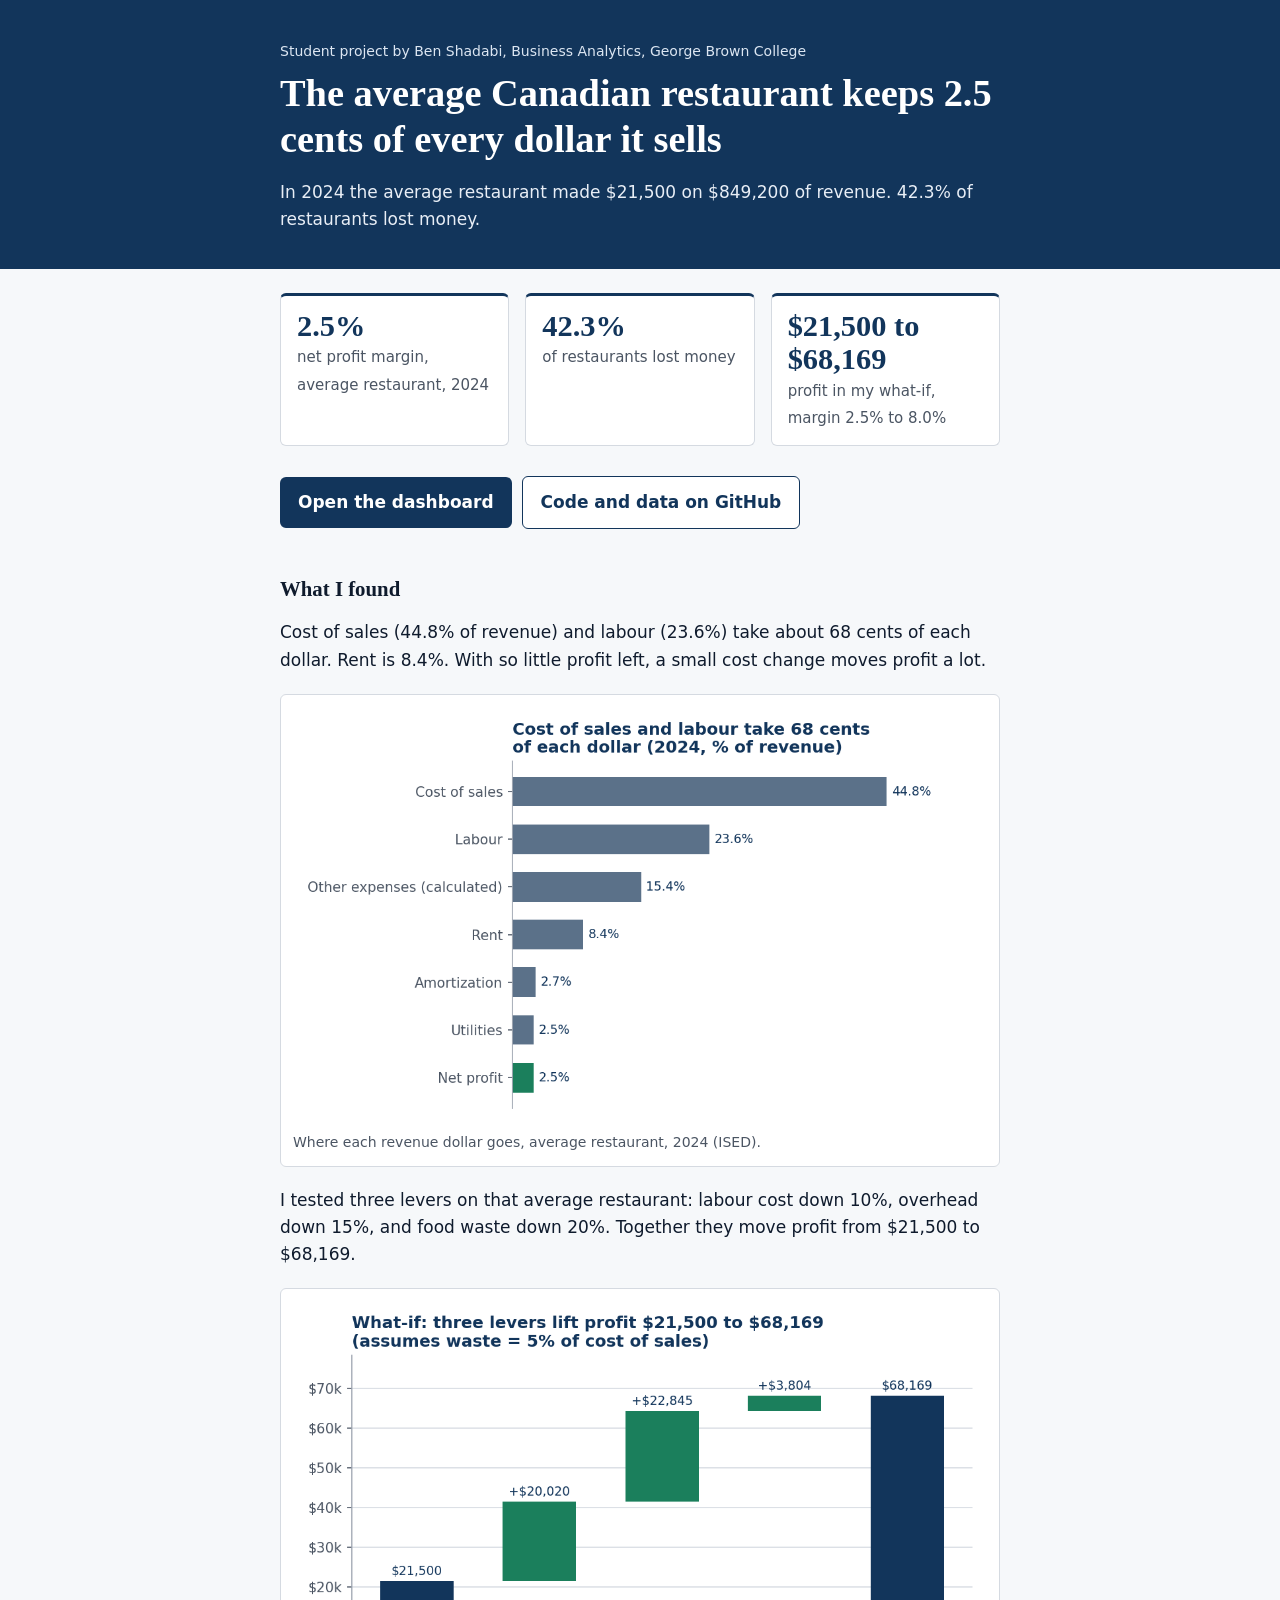
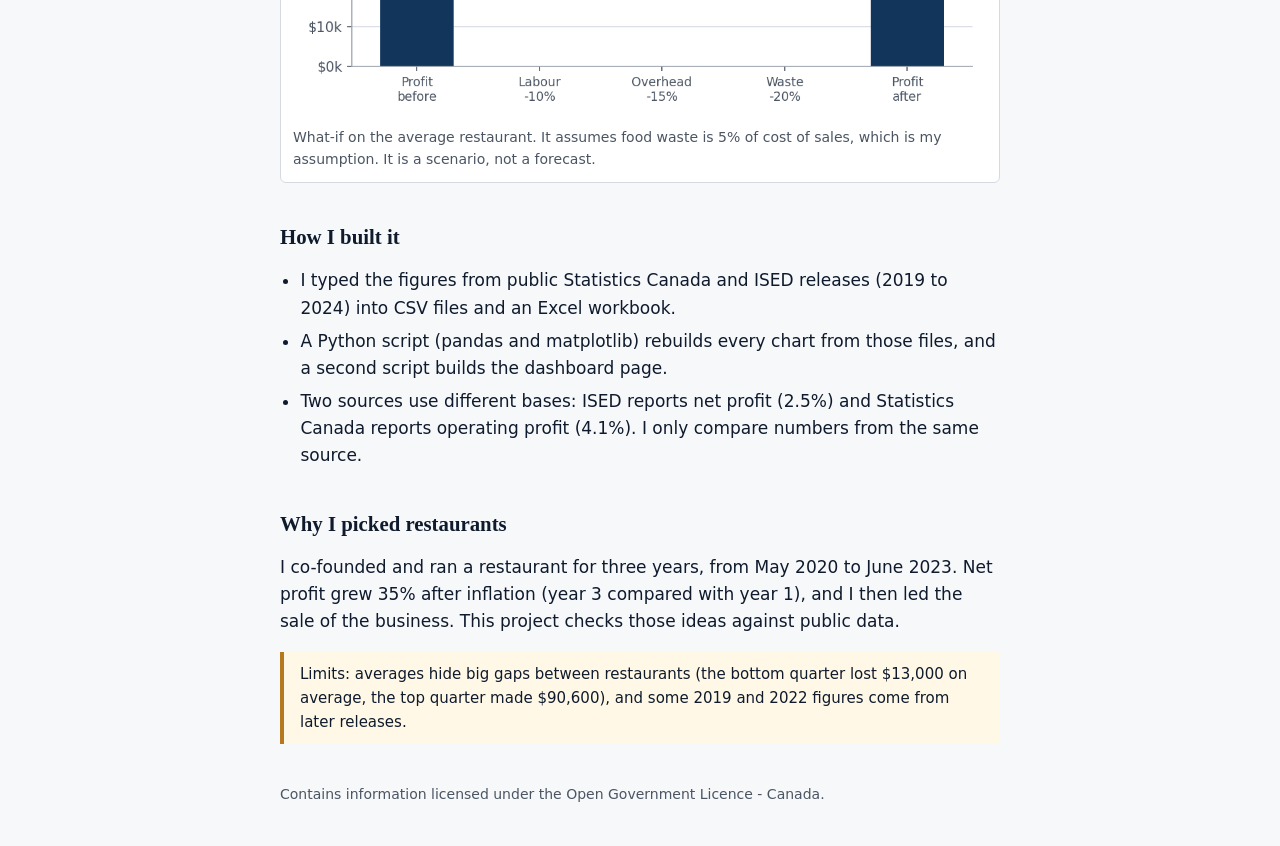
==== docs/index.html @ 70242e32 "Add project landing page, move dashboard to docs/dashboard.html Co-Authored-By: Claude Sonnet 5.5 <n" ====
<!doctype html>
<html lang="en"><head><meta charset="utf-8"><meta name="viewport" content="width=device-width,initial-scale=1">
<title>Canadian Restaurant Profitability Benchmark | Ben Shadabi</title>
<meta name="description" content="The average Canadian restaurant keeps 2.5 cents of every revenue dollar, and 42.3% lose money. A student project using public Statistics Canada and ISED data.">
<style>
:root{--ink:#0F1B2D;--navy:#12355B;--muted:#4B5563;--grid:#D5DAE1;--gold:#B7791F;--bg:#F6F8FA;
--serif:"Source Serif 4",Georgia,"Times New Roman",serif;--sans:Inter,system-ui,-apple-system,"Segoe UI",Roboto,Helvetica,Arial,sans-serif}
*{box-sizing:border-box}body{margin:0;background:var(--bg);color:var(--ink);font:17px/1.6 var(--sans)}
.wrap{max-width:760px;margin:0 auto;padding:0 20px}
header{background:var(--navy);color:#fff;padding:40px 0 36px}
.eyebrow{font-size:.875rem;color:#DCE6F2;margin:0 0 8px}
h1{font:600 clamp(1.7rem,5vw,2.4rem)/1.2 var(--serif);margin:0 0 16px}
header p{margin:0;color:#E8EEF6}
h2{font:600 1.3rem/1.3 var(--serif);margin:40px 0 8px}
.big{display:flex;gap:16px;flex-wrap:wrap;margin:24px 0}
.big div{flex:1 1 200px;background:#fff;border:1px solid var(--grid);border-top:3px solid var(--navy);border-radius:6px;padding:14px 16px}
.big b{display:block;font:600 1.9rem/1.1 var(--serif);color:var(--navy)}.big span{font-size:.9375rem;color:var(--muted)}
figure{margin:20px 0;background:#fff;border:1px solid var(--grid);border-radius:6px;padding:12px}
figure img{width:100%;height:auto;display:block}figcaption{font-size:.875rem;color:var(--muted);margin-top:8px}
ul{padding-left:1.2em}li{margin-bottom:6px}
.btn{display:inline-block;margin:6px 10px 6px 0;padding:12px 18px;min-height:44px;border-radius:6px;background:var(--navy);color:#fff;text-decoration:none;font-weight:600}
.btn.alt{background:#fff;color:var(--navy);border:1px solid var(--navy)}
a:focus-visible{outline:3px solid var(--gold);outline-offset:2px}
.note{background:#FFF8E6;border-left:4px solid var(--gold);padding:10px 16px;font-size:.9375rem}
footer{color:var(--muted);font-size:.875rem;padding:24px 0 40px}
</style></head><body>
<header><div class="wrap"><p class="eyebrow">Student project by Ben Shadabi, Business Analytics, George Brown College</p>
<h1>The average Canadian restaurant keeps 2.5 cents of every dollar it sells</h1>
<p>In 2024 the average restaurant made $21,500 on $849,200 of revenue. 42.3% of restaurants lost money.</p></div></header>
<main class="wrap">
<div class="big" aria-label="Key numbers">
<div><b>2.5%</b><span>net profit margin, average restaurant, 2024</span></div>
<div><b>42.3%</b><span>of restaurants lost money</span></div>
<div><b>$21,500 to $68,169</b><span>profit in my what-if, margin 2.5% to 8.0%</span></div></div>
<p><a class="btn" href="dashboard.html">Open the dashboard</a><a class="btn alt" href="https://github.com/BenShadabi/canadian-restaurant-profitability-benchmark">Code and data on GitHub</a></p>

<h2>What I found</h2>
<p>Cost of sales (44.8% of revenue) and labour (23.6%) take about 68 cents of each dollar. Rent is 8.4%. With so little profit left, a small cost change moves profit a lot.</p>
<figure><img src="cost_structure.png" width="1050" height="630" alt="Bar chart: cost of sales 44.8% of revenue, labour 23.6%, other expenses 15.4%, rent 8.4%, amortization 2.7%, utilities 2.5%, net profit 2.5%."><figcaption>Where each revenue dollar goes, average restaurant, 2024 (ISED).</figcaption></figure>
<p>I tested three levers on that average restaurant: labour cost down 10%, overhead down 15%, and food waste down 20%. Together they move profit from $21,500 to $68,169.</p>
<figure><img src="scenario_waterfall.png" width="1050" height="630" alt="Waterfall chart: profit before $21,500, labour plus $20,020, overhead plus $22,845, waste plus $3,804, profit after $68,169."><figcaption>What-if on the average restaurant. It assumes food waste is 5% of cost of sales, which is my assumption. It is a scenario, not a forecast.</figcaption></figure>

<h2>How I built it</h2>
<ul>
<li>I typed the figures from public Statistics Canada and ISED releases (2019 to 2024) into CSV files and an Excel workbook.</li>
<li>A Python script (pandas and matplotlib) rebuilds every chart from those files, and a second script builds the dashboard page.</li>
<li>Two sources use different bases: ISED reports net profit (2.5%) and Statistics Canada reports operating profit (4.1%). I only compare numbers from the same source.</li>
</ul>

<h2>Why I picked restaurants</h2>
<p>I co-founded and ran a restaurant for three years, from May 2020 to June 2023. Net profit grew 35% after inflation (year 3 compared with year 1), and I then led the sale of the business. This project checks those ideas against public data.</p>
<p class="note">Limits: averages hide big gaps between restaurants (the bottom quarter lost $13,000 on average, the top quarter made $90,600), and some 2019 and 2022 figures come from later releases.</p>
</main>
<footer><div class="wrap">Contains information licensed under the Open Government Licence - Canada.</div></footer>
</body></html>
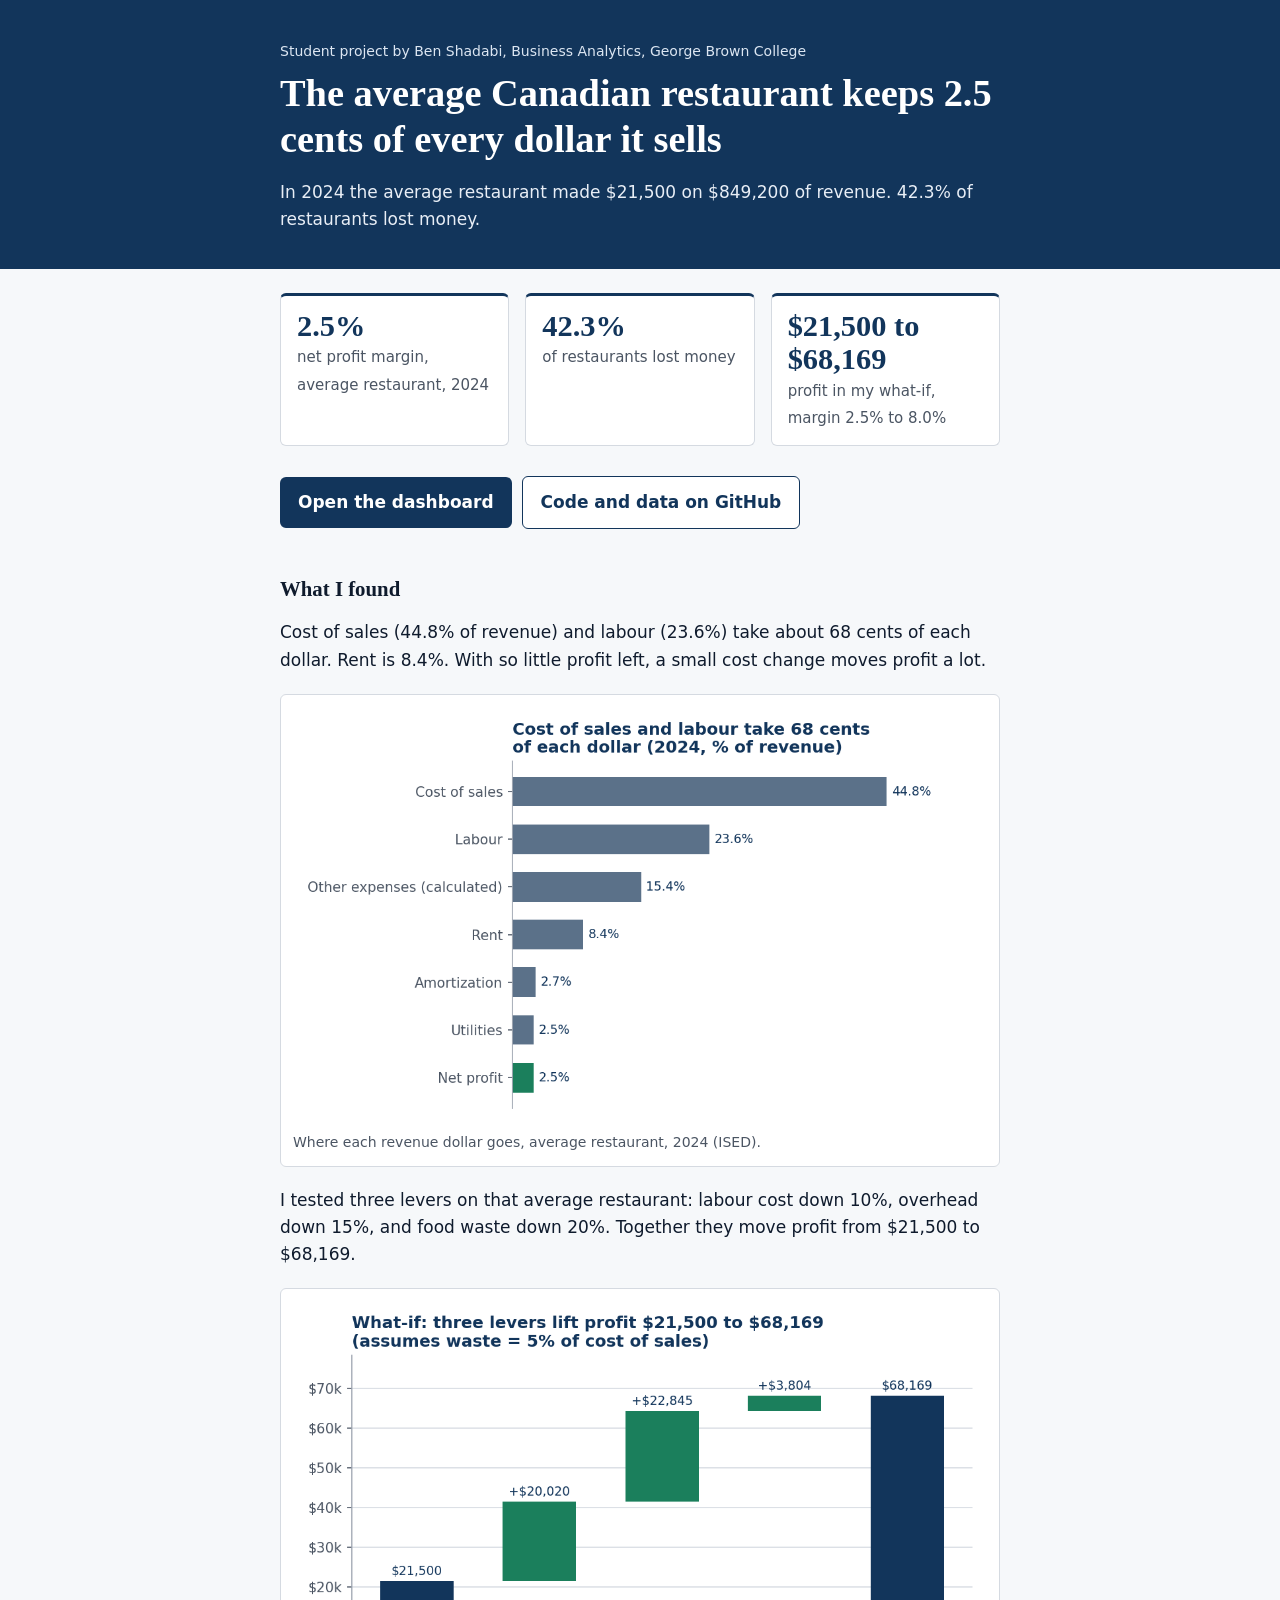
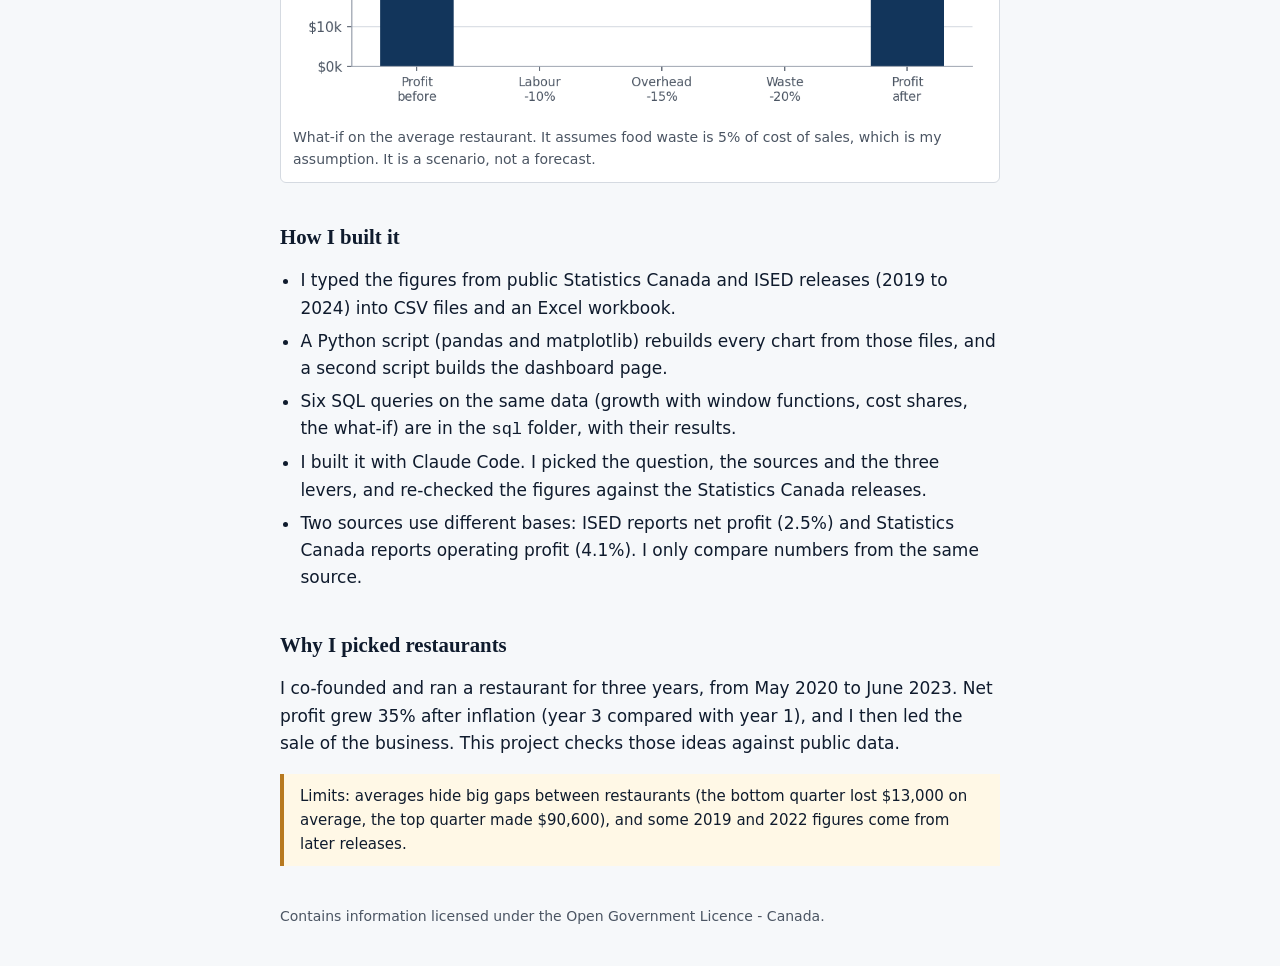
==== commit 59696ca0: "Fix unconfirmed 2019 margin and rounded text, add SQL queries, sensitivity table, loss-share CSV Co-" ====
--- a/docs/index.html
+++ b/docs/index.html
@@ -44,6 +44,8 @@
 <ul>
 <li>I typed the figures from public Statistics Canada and ISED releases (2019 to 2024) into CSV files and an Excel workbook.</li>
 <li>A Python script (pandas and matplotlib) rebuilds every chart from those files, and a second script builds the dashboard page.</li>
+<li>Six SQL queries on the same data (growth with window functions, cost shares, the what-if) are in the <code>sql</code> folder, with their results.</li>
+<li>I built it with Claude Code. I picked the question, the sources and the three levers, and re-checked the figures against the Statistics Canada releases.</li>
 <li>Two sources use different bases: ISED reports net profit (2.5%) and Statistics Canada reports operating profit (4.1%). I only compare numbers from the same source.</li>
 </ul>
 
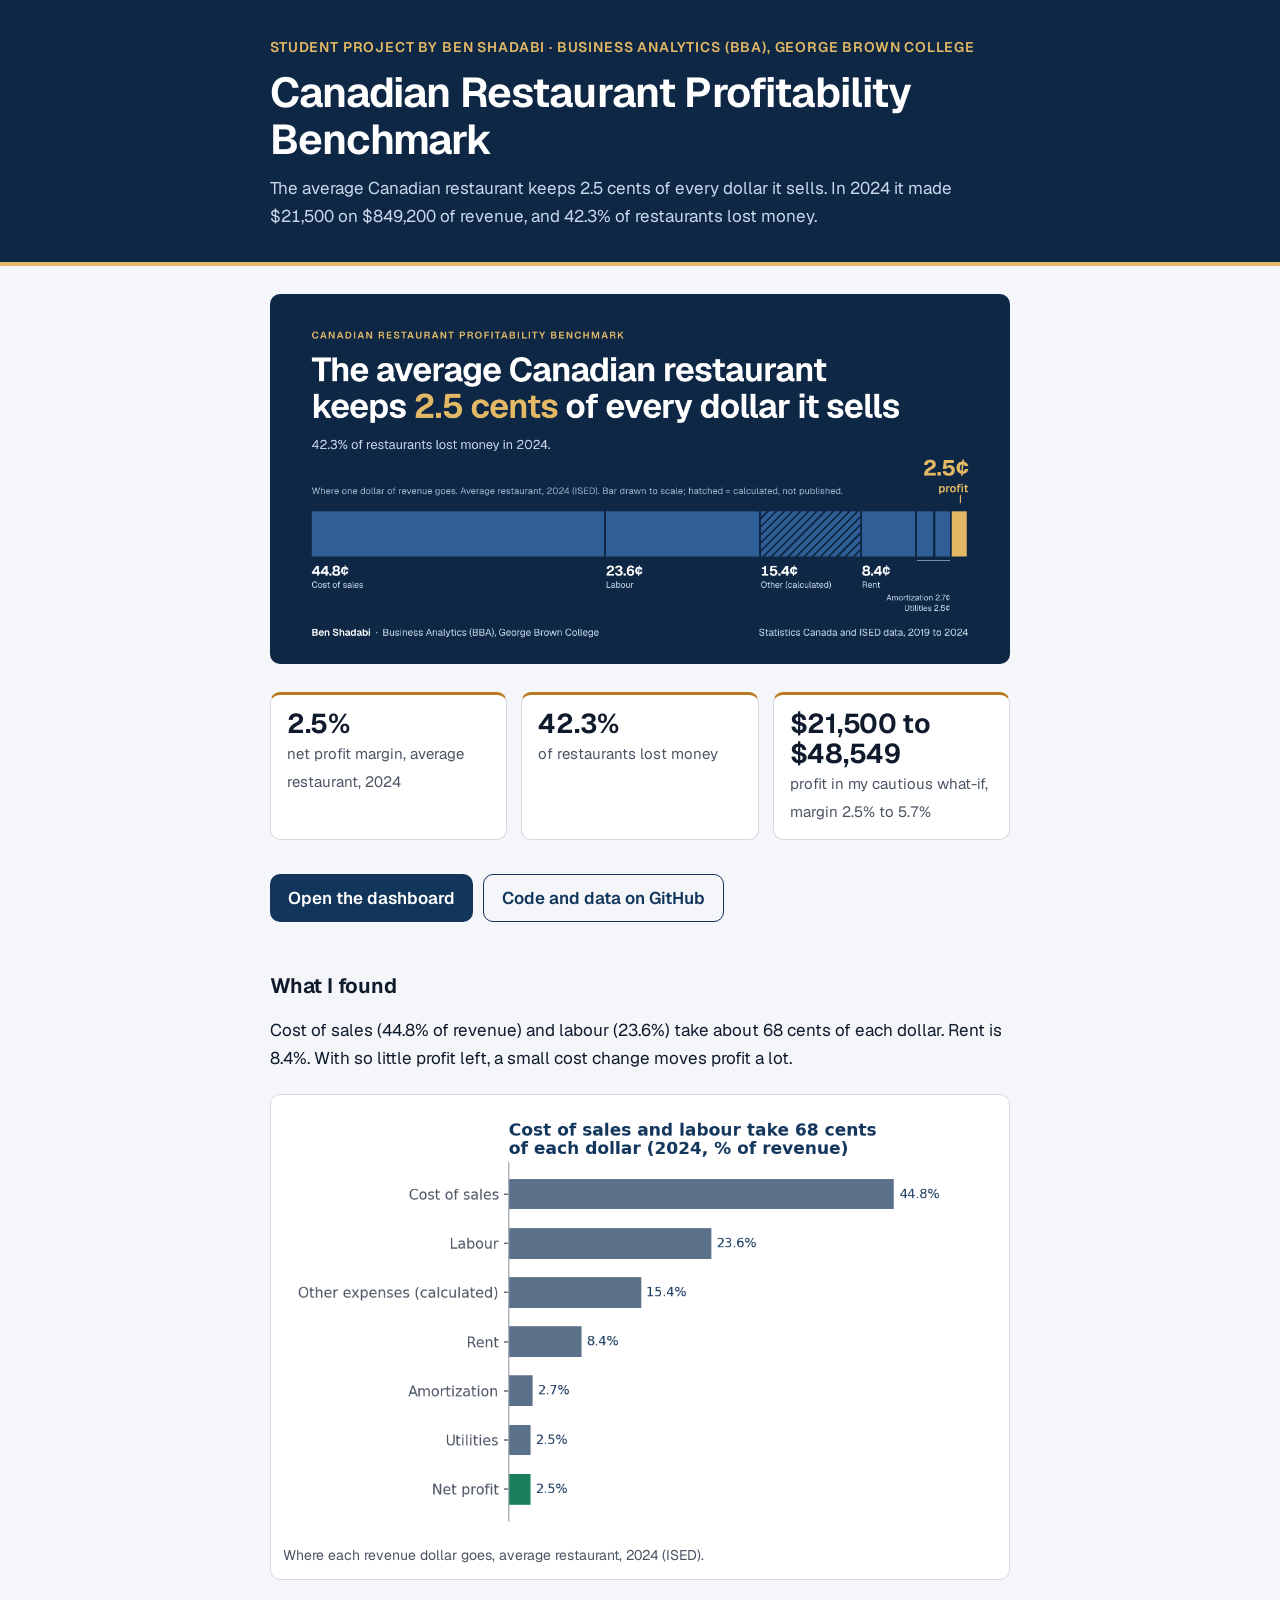
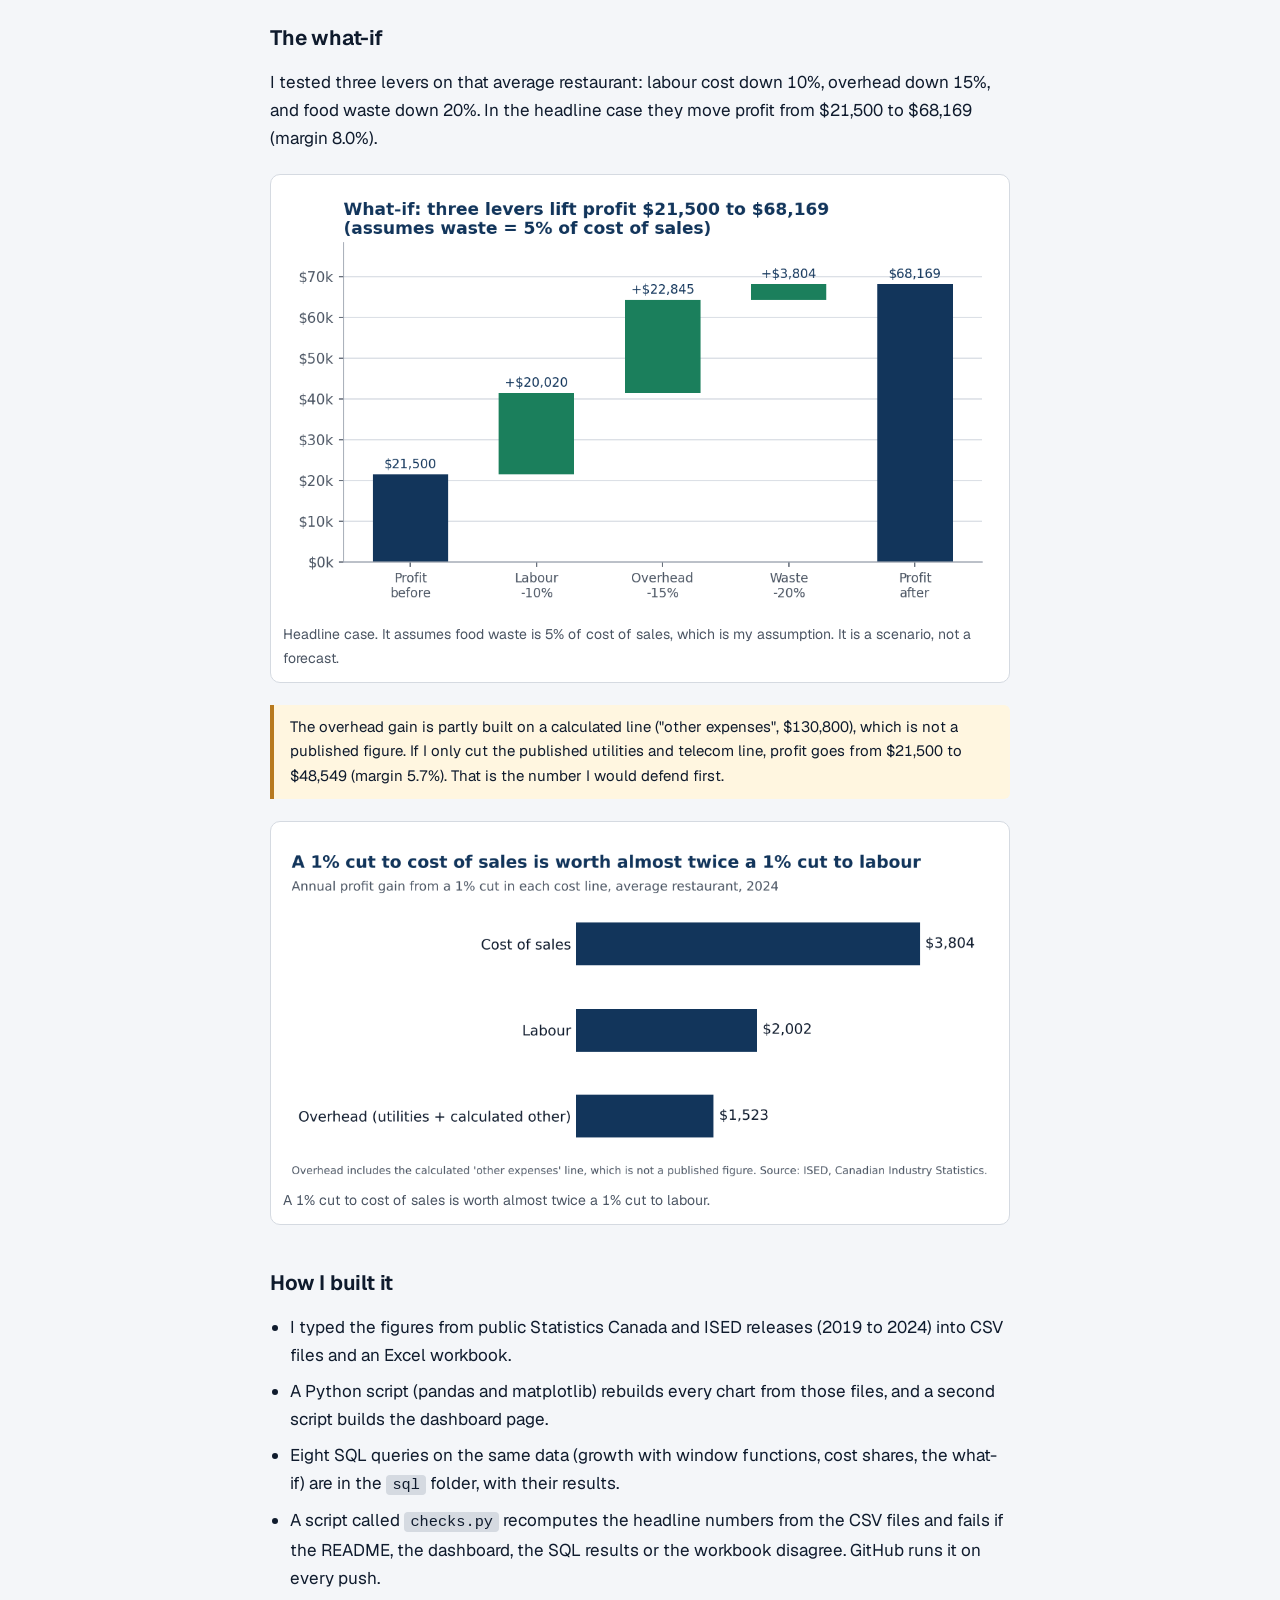
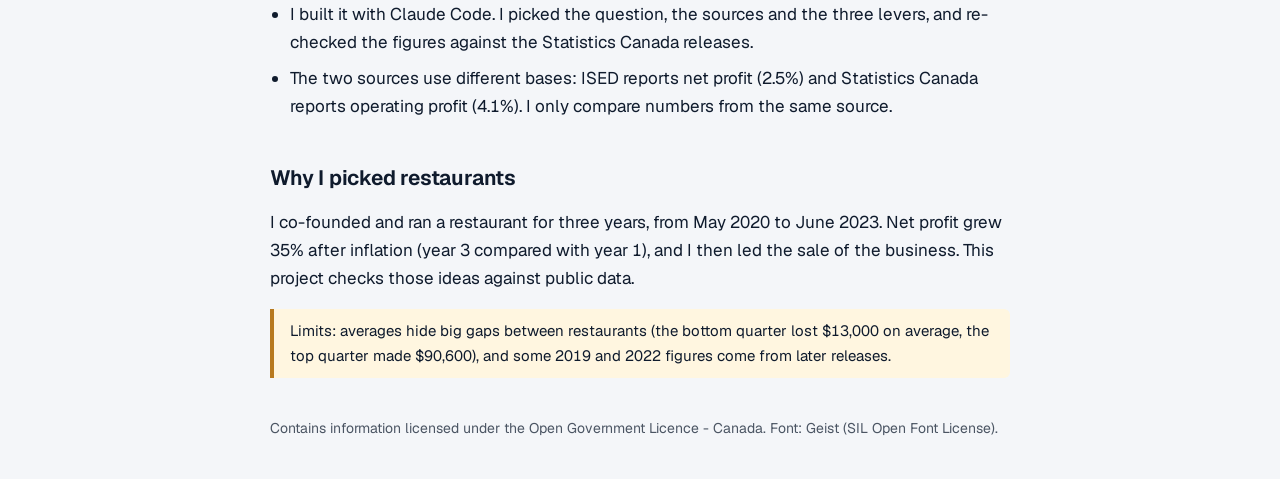
==== commit 535f7463: "Redesign title picture, dashboard and project page; plain-voice text New 1280x640 banner built from " ====
--- a/docs/index.html
+++ b/docs/index.html
@@ -1,57 +1,73 @@
 <!doctype html>
-<html lang="en"><head><meta charset="utf-8"><meta name="viewport" content="width=device-width,initial-scale=1">
+<html lang="en"><head><meta charset="utf-8"><meta name="viewport" content="width=device-width,initial-scale=1"><meta name="color-scheme" content="light dark">
 <title>Canadian Restaurant Profitability Benchmark | Ben Shadabi</title>
 <meta name="description" content="The average Canadian restaurant keeps 2.5 cents of every revenue dollar, and 42.3% lose money. A student project using public Statistics Canada and ISED data.">
+<meta property="og:title" content="Canadian Restaurant Profitability Benchmark">
+<meta property="og:description" content="The average Canadian restaurant keeps 2.5 cents of every revenue dollar, and 42.3% lose money.">
+<meta property="og:image" content="https://raw.githubusercontent.com/BenShadabi/canadian-restaurant-profitability-benchmark/main/assets/banner.png">
+<meta name="twitter:card" content="summary_large_image">
 <style>
-:root{--ink:#0F1B2D;--navy:#12355B;--muted:#4B5563;--grid:#D5DAE1;--gold:#B7791F;--bg:#F6F8FA;
---serif:"Source Serif 4",Georgia,"Times New Roman",serif;--sans:Inter,system-ui,-apple-system,"Segoe UI",Roboto,Helvetica,Arial,sans-serif}
-*{box-sizing:border-box}body{margin:0;background:var(--bg);color:var(--ink);font:17px/1.6 var(--sans)}
-.wrap{max-width:760px;margin:0 auto;padding:0 20px}
-header{background:var(--navy);color:#fff;padding:40px 0 36px}
-.eyebrow{font-size:.875rem;color:#DCE6F2;margin:0 0 8px}
-h1{font:600 clamp(1.7rem,5vw,2.4rem)/1.2 var(--serif);margin:0 0 16px}
-header p{margin:0;color:#E8EEF6}
-h2{font:600 1.3rem/1.3 var(--serif);margin:40px 0 8px}
-.big{display:flex;gap:16px;flex-wrap:wrap;margin:24px 0}
-.big div{flex:1 1 200px;background:#fff;border:1px solid var(--grid);border-top:3px solid var(--navy);border-radius:6px;padding:14px 16px}
-.big b{display:block;font:600 1.9rem/1.1 var(--serif);color:var(--navy)}.big span{font-size:.9375rem;color:var(--muted)}
-figure{margin:20px 0;background:#fff;border:1px solid var(--grid);border-radius:6px;padding:12px}
-figure img{width:100%;height:auto;display:block}figcaption{font-size:.875rem;color:var(--muted);margin-top:8px}
-ul{padding-left:1.2em}li{margin-bottom:6px}
-.btn{display:inline-block;margin:6px 10px 6px 0;padding:12px 18px;min-height:44px;border-radius:6px;background:var(--navy);color:#fff;text-decoration:none;font-weight:600}
-.btn.alt{background:#fff;color:var(--navy);border:1px solid var(--navy)}
-a:focus-visible{outline:3px solid var(--gold);outline-offset:2px}
-.note{background:#FFF8E6;border-left:4px solid var(--gold);padding:10px 16px;font-size:.9375rem}
+@font-face{font-family:Geist;src:url(fonts/geist-latin-wght.woff2) format("woff2");font-weight:100 900;font-display:swap}
+:root{color-scheme:light dark;--ink:#0F1B2D;--muted:#4B5563;--grid:#D5DAE1;--bg:#F4F6F9;--card:#fff;--note:#FFF6E0;--gold:#B7791F;--link:#12355B;--btn:#12355B;--btnfg:#fff;--r:10px;
+--sans:Geist,system-ui,-apple-system,"Segoe UI",Roboto,Helvetica,Arial,sans-serif}
+@media(prefers-color-scheme:dark){:root{--ink:#E8EEF6;--muted:#A7B4C6;--grid:#2A3750;--bg:#0A111F;--card:#111B2E;--note:#2A2412;--gold:#BF8420;--link:#9CC3F0;--btn:#E3B965;--btnfg:#0F1B2D}}
+*{box-sizing:border-box}html{-webkit-text-size-adjust:100%}
+body{margin:0;background:var(--bg);color:var(--ink);font:17px/1.65 var(--sans);font-variant-numeric:tabular-nums}
+.wrap{max-width:780px;margin:0 auto;padding:0 20px}
+header{background:#0E2745;color:#fff;border-bottom:4px solid #E3B965}
+header{padding:36px 0 32px}.eyebrow{font-size:.875rem;letter-spacing:.06em;text-transform:uppercase;color:#E3B965;font-weight:600;margin:0 0 10px}
+figure.hero{padding:0;overflow:hidden;margin:28px 0 0;background:#0E2745;border:0}
+h1{font:650 clamp(1.7rem,5vw,2.6rem)/1.12 var(--sans);letter-spacing:-.02em;margin:0 0 12px}
+header p{margin:0;color:#C9D8EA}
+h2{font:650 1.3rem/1.3 var(--sans);letter-spacing:-.01em;margin:44px 0 10px;text-wrap:balance}
+.big{display:grid;grid-template-columns:repeat(3,minmax(0,1fr));gap:14px;margin:28px 0}
+.big div{background:var(--card);border:1px solid var(--grid);border-top:3px solid var(--gold);border-radius:var(--r);padding:14px 16px}
+.big b{display:block;font:650 1.7rem/1.1 var(--sans);letter-spacing:-.01em}.big span{font-size:.9375rem;color:var(--muted)}
+figure{margin:22px 0;background:#fff;border:1px solid var(--grid);border-radius:var(--r);padding:12px}
+figure img{width:100%;height:auto;display:block}figcaption{font-size:.875rem;color:#4B5563;margin-top:8px}
+ul{padding-left:1.2em}li{margin-bottom:8px}
+.btn{display:inline-flex;align-items:center;margin:6px 10px 6px 0;padding:0 18px;min-height:48px;border-radius:var(--r);background:var(--btn);color:var(--btnfg);text-decoration:none;font-weight:600}
+.btn.alt{background:transparent;color:var(--link);border:1px solid var(--link)}
+a{color:var(--link)}a:focus-visible{outline:3px solid var(--gold);outline-offset:2px}
+.note{background:var(--note);border-left:4px solid var(--gold);padding:10px 16px;font-size:.9375rem;border-radius:0 6px 6px 0}
+code{font-size:.9em;background:var(--grid);padding:1px 6px;border-radius:4px}
 footer{color:var(--muted);font-size:.875rem;padding:24px 0 40px}
+@media(max-width:620px){.big{grid-template-columns:1fr}}
 </style></head><body>
-<header><div class="wrap"><p class="eyebrow">Student project by Ben Shadabi, Business Analytics, George Brown College</p>
-<h1>The average Canadian restaurant keeps 2.5 cents of every dollar it sells</h1>
-<p>In 2024 the average restaurant made $21,500 on $849,200 of revenue. 42.3% of restaurants lost money.</p></div></header>
+<header><div class="wrap"><p class="eyebrow">Student project by Ben Shadabi · Business Analytics (BBA), George Brown College</p>
+<h1>Canadian Restaurant Profitability Benchmark</h1>
+<p>The average Canadian restaurant keeps 2.5 cents of every dollar it sells. In 2024 it made $21,500 on $849,200 of revenue, and 42.3% of restaurants lost money.</p></div></header>
 <main class="wrap">
-<div class="big" aria-label="Key numbers">
+<figure class="hero"><img src="banner.png" width="1280" height="640" alt="One revenue dollar split into cost lines for the average Canadian restaurant: cost of sales 44.8 cents, labour 23.6, other expenses 15.4, rent 8.4, amortization 2.7, utilities 2.5 and profit 2.5."></figure>
+<div class="big">
 <div><b>2.5%</b><span>net profit margin, average restaurant, 2024</span></div>
 <div><b>42.3%</b><span>of restaurants lost money</span></div>
-<div><b>$21,500 to $68,169</b><span>profit in my what-if, margin 2.5% to 8.0%</span></div></div>
+<div><b>$21,500 to $48,549</b><span>profit in my cautious what-if, margin 2.5% to 5.7%</span></div></div>
 <p><a class="btn" href="dashboard.html">Open the dashboard</a><a class="btn alt" href="https://github.com/BenShadabi/canadian-restaurant-profitability-benchmark">Code and data on GitHub</a></p>
 
 <h2>What I found</h2>
 <p>Cost of sales (44.8% of revenue) and labour (23.6%) take about 68 cents of each dollar. Rent is 8.4%. With so little profit left, a small cost change moves profit a lot.</p>
 <figure><img src="cost_structure.png" width="1050" height="630" alt="Bar chart: cost of sales 44.8% of revenue, labour 23.6%, other expenses 15.4%, rent 8.4%, amortization 2.7%, utilities 2.5%, net profit 2.5%."><figcaption>Where each revenue dollar goes, average restaurant, 2024 (ISED).</figcaption></figure>
-<p>I tested three levers on that average restaurant: labour cost down 10%, overhead down 15%, and food waste down 20%. Together they move profit from $21,500 to $68,169.</p>
-<figure><img src="scenario_waterfall.png" width="1050" height="630" alt="Waterfall chart: profit before $21,500, labour plus $20,020, overhead plus $22,845, waste plus $3,804, profit after $68,169."><figcaption>What-if on the average restaurant. It assumes food waste is 5% of cost of sales, which is my assumption. It is a scenario, not a forecast.</figcaption></figure>
+
+<h2>The what-if</h2>
+<p>I tested three levers on that average restaurant: labour cost down 10%, overhead down 15%, and food waste down 20%. In the headline case they move profit from $21,500 to $68,169 (margin 8.0%).</p>
+<figure><img src="scenario_waterfall.png" width="1050" height="630" alt="Waterfall chart: profit before $21,500, labour plus $20,020, overhead plus $22,845, waste plus $3,804, profit after $68,169."><figcaption>Headline case. It assumes food waste is 5% of cost of sales, which is my assumption. It is a scenario, not a forecast.</figcaption></figure>
+<p class="note">The overhead gain is partly built on a calculated line ("other expenses", $130,800), which is not a published figure. If I only cut the published utilities and telecom line, profit goes from $21,500 to $48,549 (margin 5.7%). That is the number I would defend first.</p>
+<figure><img src="lever_per_point.png" width="1050" height="510" alt="Bar chart: a 1% cut to cost of sales adds $3,804 of profit, labour $2,002, overhead $1,523."><figcaption>A 1% cut to cost of sales is worth almost twice a 1% cut to labour.</figcaption></figure>
 
 <h2>How I built it</h2>
 <ul>
 <li>I typed the figures from public Statistics Canada and ISED releases (2019 to 2024) into CSV files and an Excel workbook.</li>
 <li>A Python script (pandas and matplotlib) rebuilds every chart from those files, and a second script builds the dashboard page.</li>
-<li>Six SQL queries on the same data (growth with window functions, cost shares, the what-if) are in the <code>sql</code> folder, with their results.</li>
+<li>Eight SQL queries on the same data (growth with window functions, cost shares, the what-if) are in the <code>sql</code> folder, with their results.</li>
+<li>A script called <code>checks.py</code> recomputes the headline numbers from the CSV files and fails if the README, the dashboard, the SQL results or the workbook disagree. GitHub runs it on every push.</li>
 <li>I built it with Claude Code. I picked the question, the sources and the three levers, and re-checked the figures against the Statistics Canada releases.</li>
-<li>Two sources use different bases: ISED reports net profit (2.5%) and Statistics Canada reports operating profit (4.1%). I only compare numbers from the same source.</li>
+<li>The two sources use different bases: ISED reports net profit (2.5%) and Statistics Canada reports operating profit (4.1%). I only compare numbers from the same source.</li>
 </ul>
 
 <h2>Why I picked restaurants</h2>
 <p>I co-founded and ran a restaurant for three years, from May 2020 to June 2023. Net profit grew 35% after inflation (year 3 compared with year 1), and I then led the sale of the business. This project checks those ideas against public data.</p>
 <p class="note">Limits: averages hide big gaps between restaurants (the bottom quarter lost $13,000 on average, the top quarter made $90,600), and some 2019 and 2022 figures come from later releases.</p>
 </main>
-<footer><div class="wrap">Contains information licensed under the Open Government Licence - Canada.</div></footer>
+<footer><div class="wrap">Contains information licensed under the Open Government Licence - Canada. Font: Geist (SIL Open Font License).</div></footer>
 </body></html>
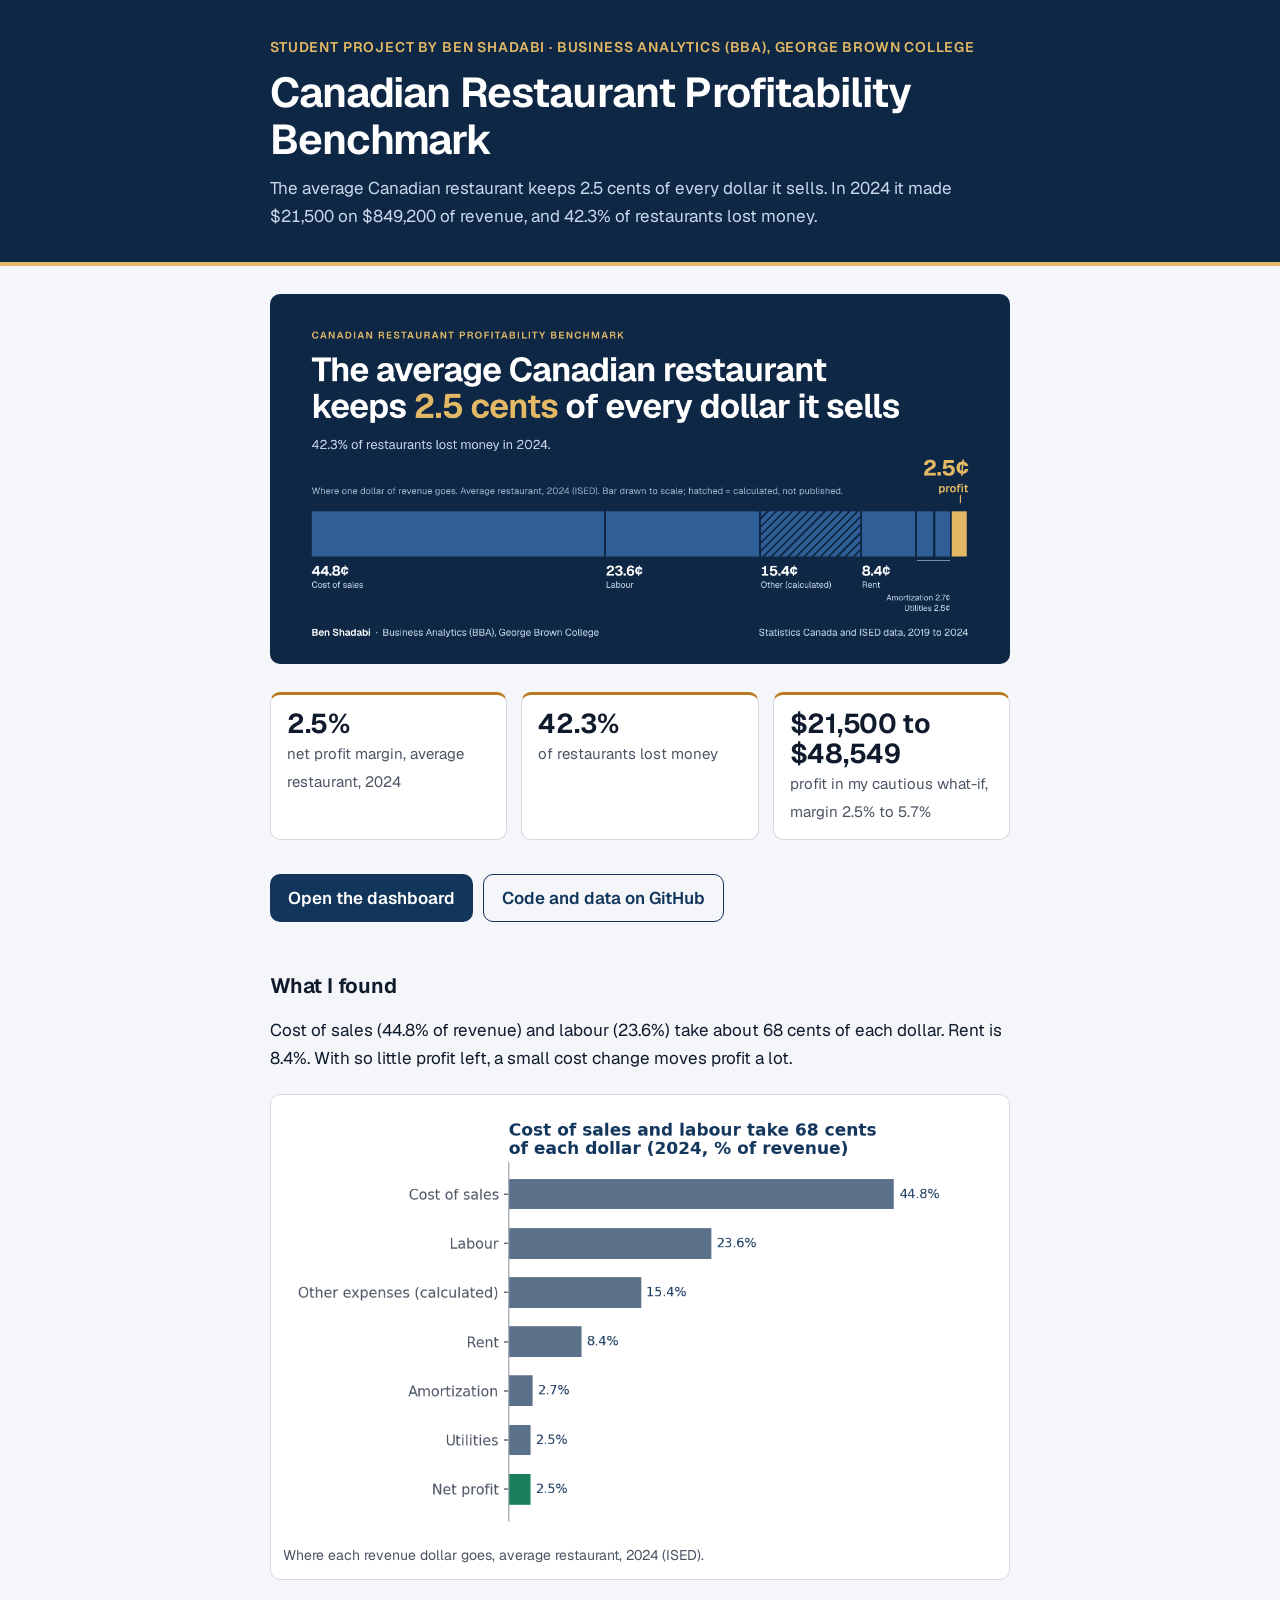
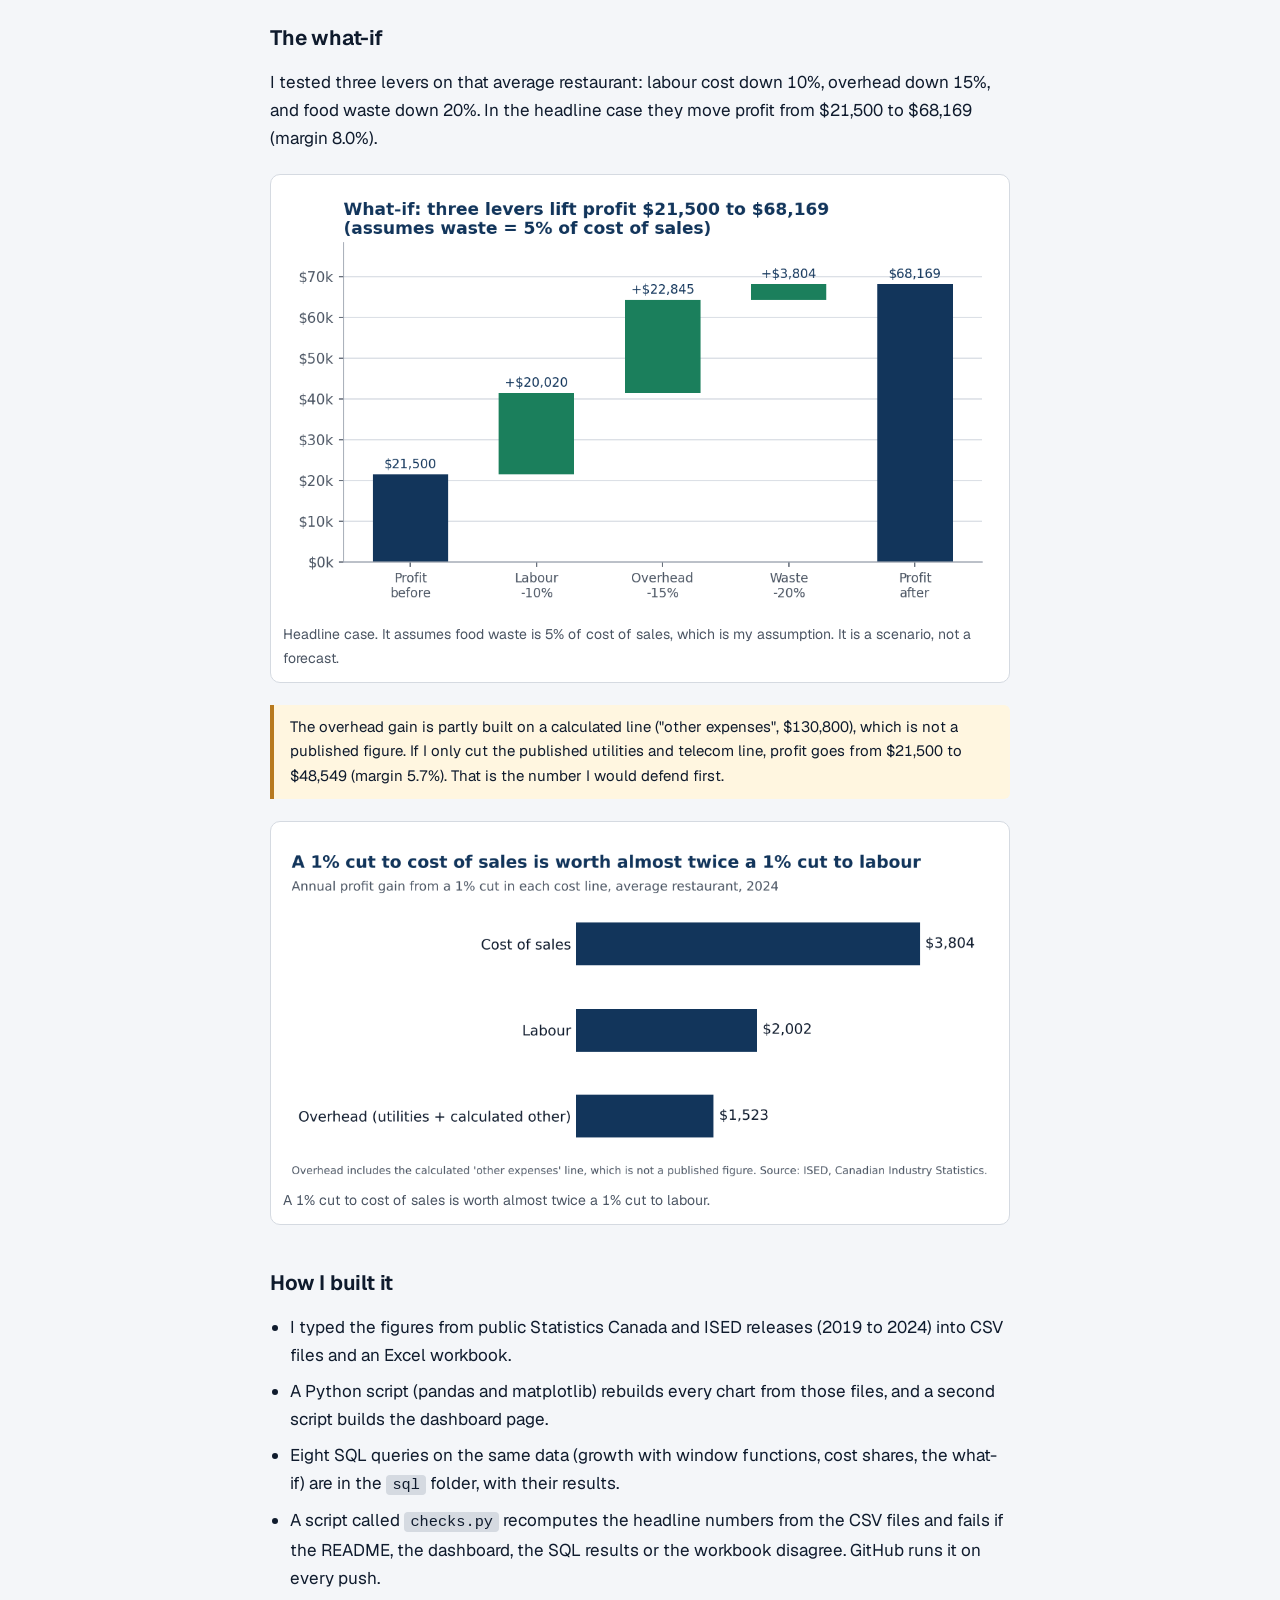
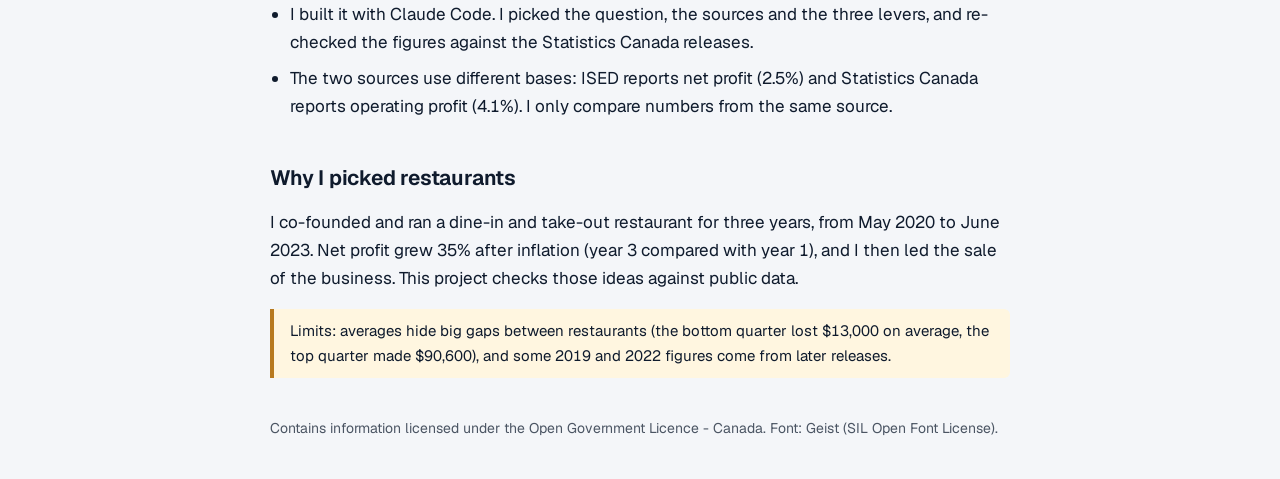
==== commit b3b15bf0: "Say the restaurant was dine-in and take-out Co-Authored-By: Claude Sonnet 5.5 <noreply@anthropic.com" ====
--- a/docs/index.html
+++ b/docs/index.html
@@ -66,7 +66,7 @@
 </ul>
 
 <h2>Why I picked restaurants</h2>
-<p>I co-founded and ran a restaurant for three years, from May 2020 to June 2023. Net profit grew 35% after inflation (year 3 compared with year 1), and I then led the sale of the business. This project checks those ideas against public data.</p>
+<p>I co-founded and ran a dine-in and take-out restaurant for three years, from May 2020 to June 2023. Net profit grew 35% after inflation (year 3 compared with year 1), and I then led the sale of the business. This project checks those ideas against public data.</p>
 <p class="note">Limits: averages hide big gaps between restaurants (the bottom quarter lost $13,000 on average, the top quarter made $90,600), and some 2019 and 2022 figures come from later releases.</p>
 </main>
 <footer><div class="wrap">Contains information licensed under the Open Government Licence - Canada. Font: Geist (SIL Open Font License).</div></footer>
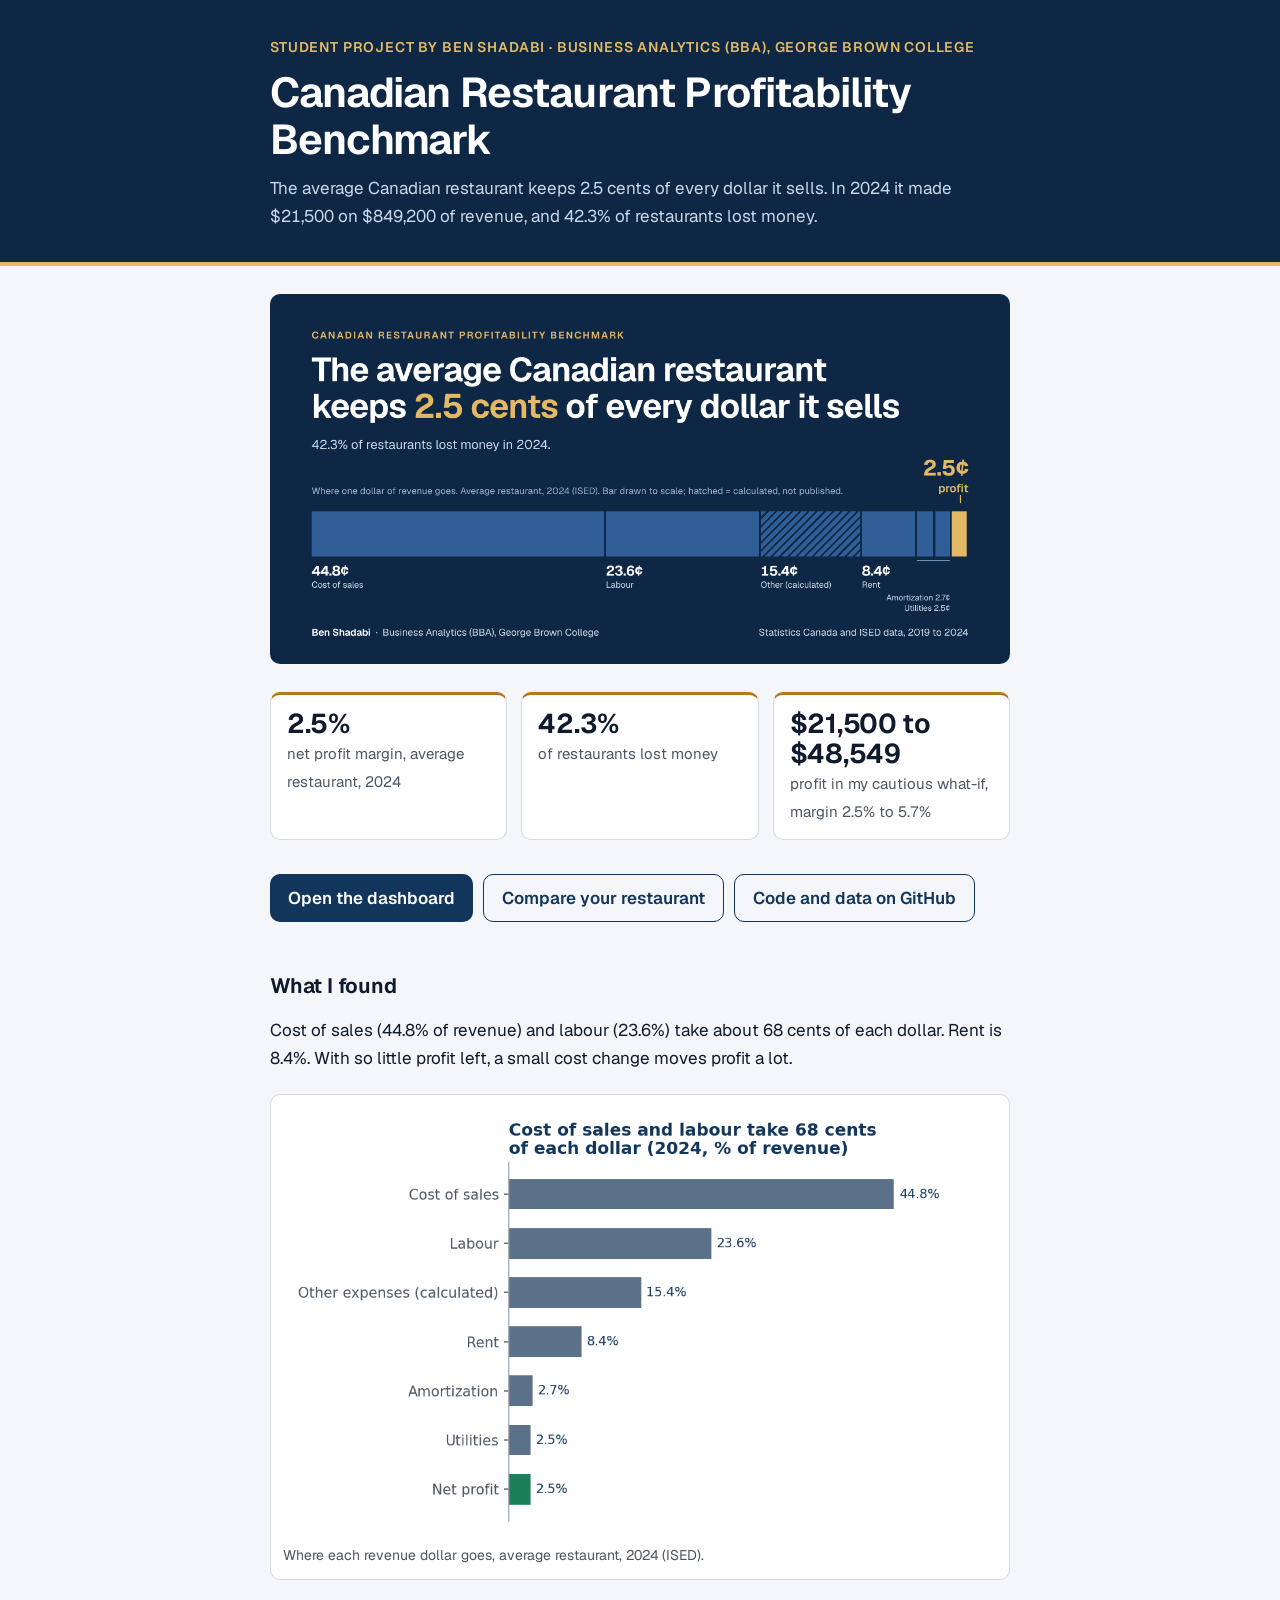
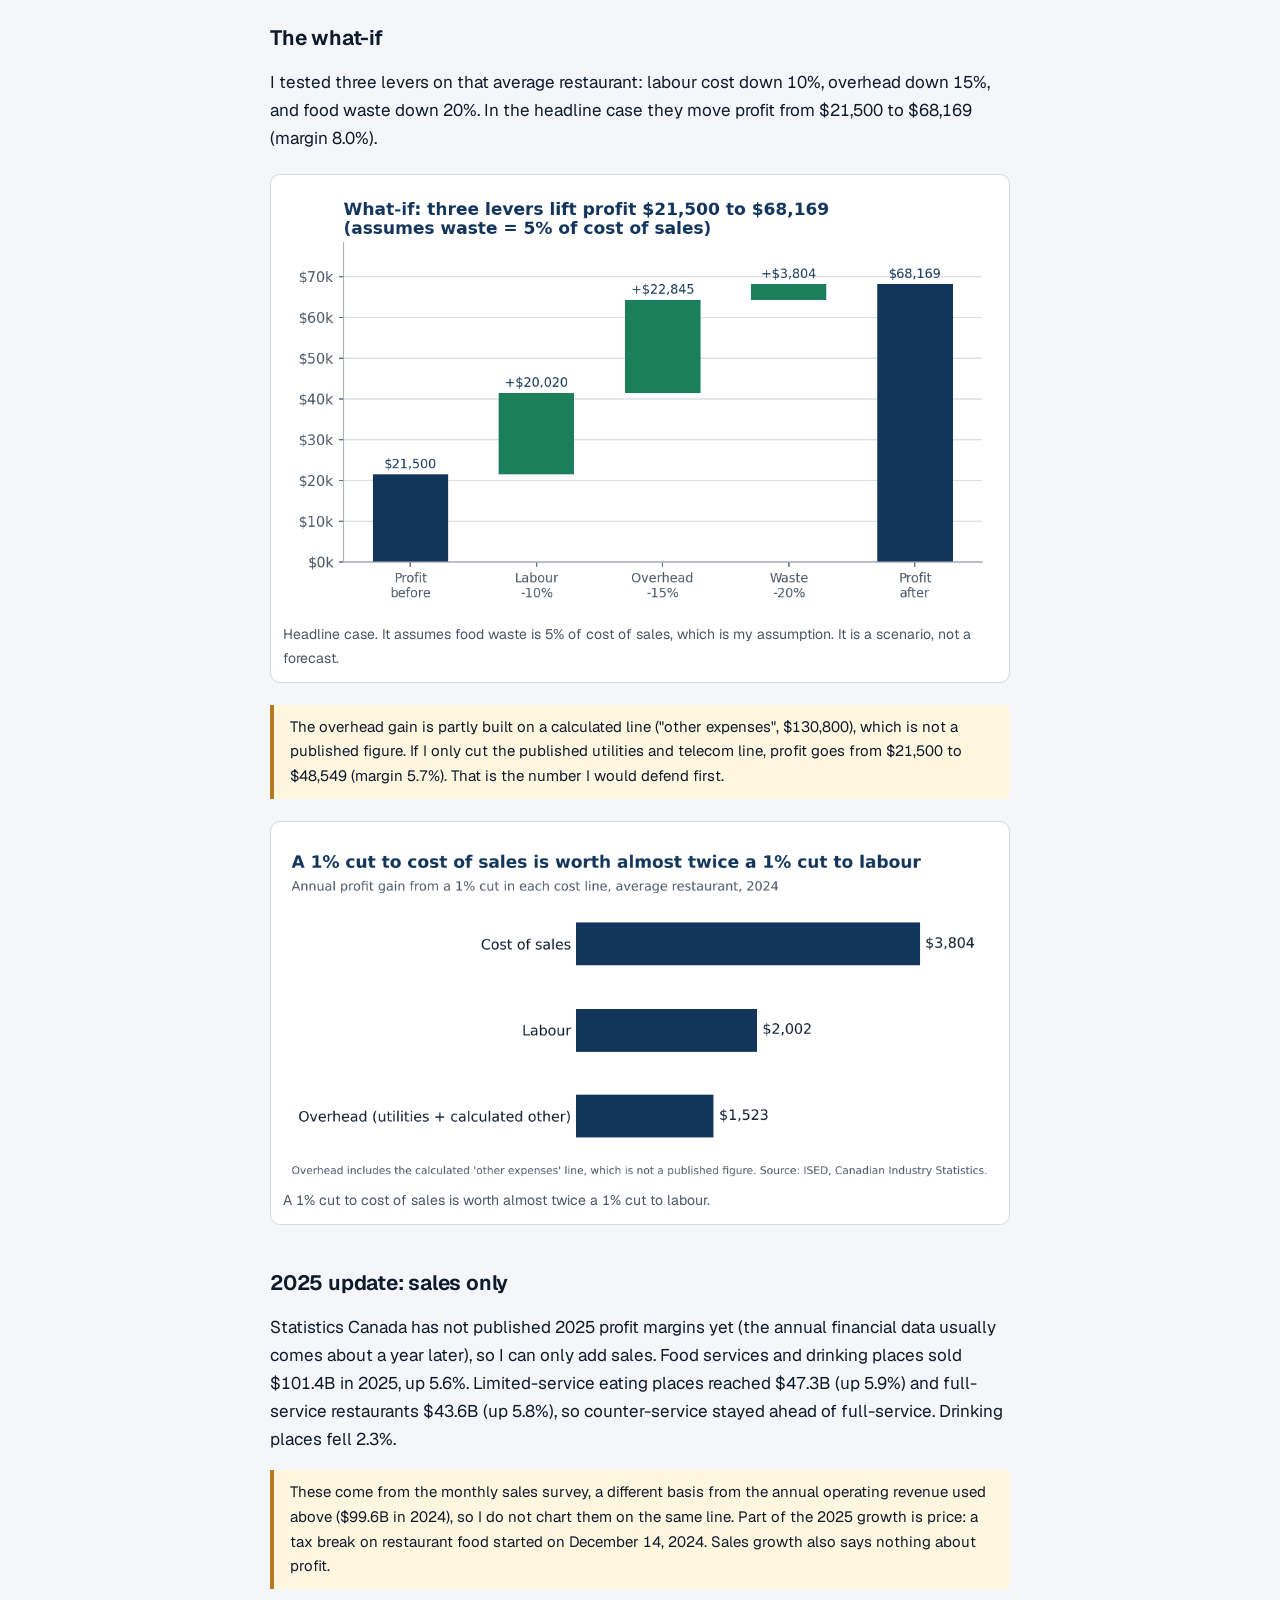
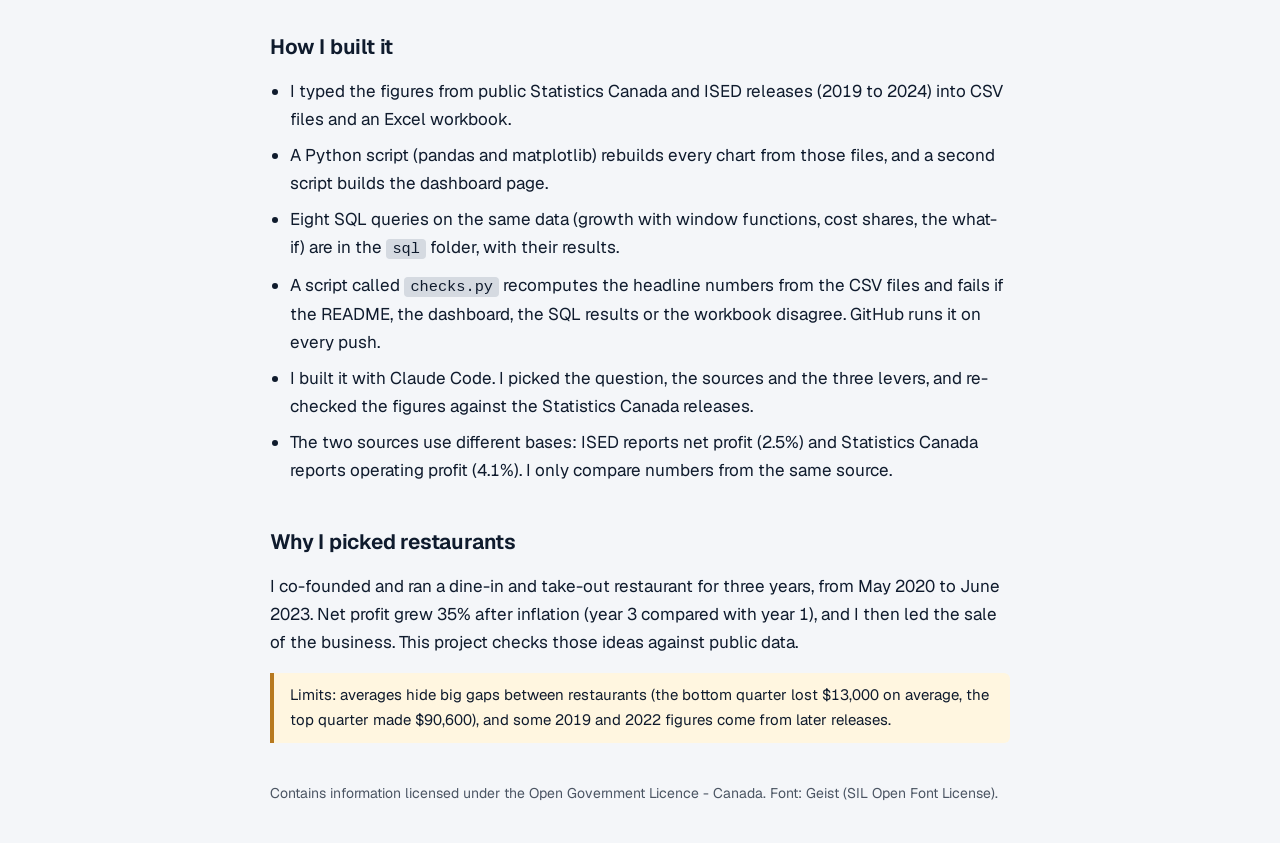
==== commit 3812156b: "Add 2025 sales data and owner benchmark calculator Co-Authored-By: Claude Sonnet 5.5 <noreply@anthro" ====
--- a/docs/index.html
+++ b/docs/index.html
@@ -43,7 +43,7 @@
 <div><b>2.5%</b><span>net profit margin, average restaurant, 2024</span></div>
 <div><b>42.3%</b><span>of restaurants lost money</span></div>
 <div><b>$21,500 to $48,549</b><span>profit in my cautious what-if, margin 2.5% to 5.7%</span></div></div>
-<p><a class="btn" href="dashboard.html">Open the dashboard</a><a class="btn alt" href="https://github.com/BenShadabi/canadian-restaurant-profitability-benchmark">Code and data on GitHub</a></p>
+<p><a class="btn" href="dashboard.html">Open the dashboard</a><a class="btn alt" href="calculator.html">Compare your restaurant</a><a class="btn alt" href="https://github.com/BenShadabi/canadian-restaurant-profitability-benchmark">Code and data on GitHub</a></p>
 
 <h2>What I found</h2>
 <p>Cost of sales (44.8% of revenue) and labour (23.6%) take about 68 cents of each dollar. Rent is 8.4%. With so little profit left, a small cost change moves profit a lot.</p>
@@ -54,6 +54,10 @@
 <figure><img src="scenario_waterfall.png" width="1050" height="630" alt="Waterfall chart: profit before $21,500, labour plus $20,020, overhead plus $22,845, waste plus $3,804, profit after $68,169."><figcaption>Headline case. It assumes food waste is 5% of cost of sales, which is my assumption. It is a scenario, not a forecast.</figcaption></figure>
 <p class="note">The overhead gain is partly built on a calculated line ("other expenses", $130,800), which is not a published figure. If I only cut the published utilities and telecom line, profit goes from $21,500 to $48,549 (margin 5.7%). That is the number I would defend first.</p>
 <figure><img src="lever_per_point.png" width="1050" height="510" alt="Bar chart: a 1% cut to cost of sales adds $3,804 of profit, labour $2,002, overhead $1,523."><figcaption>A 1% cut to cost of sales is worth almost twice a 1% cut to labour.</figcaption></figure>
+
+<h2>2025 update: sales only</h2>
+<p>Statistics Canada has not published 2025 profit margins yet (the annual financial data usually comes about a year later), so I can only add sales. Food services and drinking places sold $101.4B in 2025, up 5.6%. Limited-service eating places reached $47.3B (up 5.9%) and full-service restaurants $43.6B (up 5.8%), so counter-service stayed ahead of full-service. Drinking places fell 2.3%.</p>
+<p class="note">These come from the monthly sales survey, a different basis from the annual operating revenue used above ($99.6B in 2024), so I do not chart them on the same line. Part of the 2025 growth is price: a tax break on restaurant food started on December 14, 2024. Sales growth also says nothing about profit.</p>
 
 <h2>How I built it</h2>
 <ul>
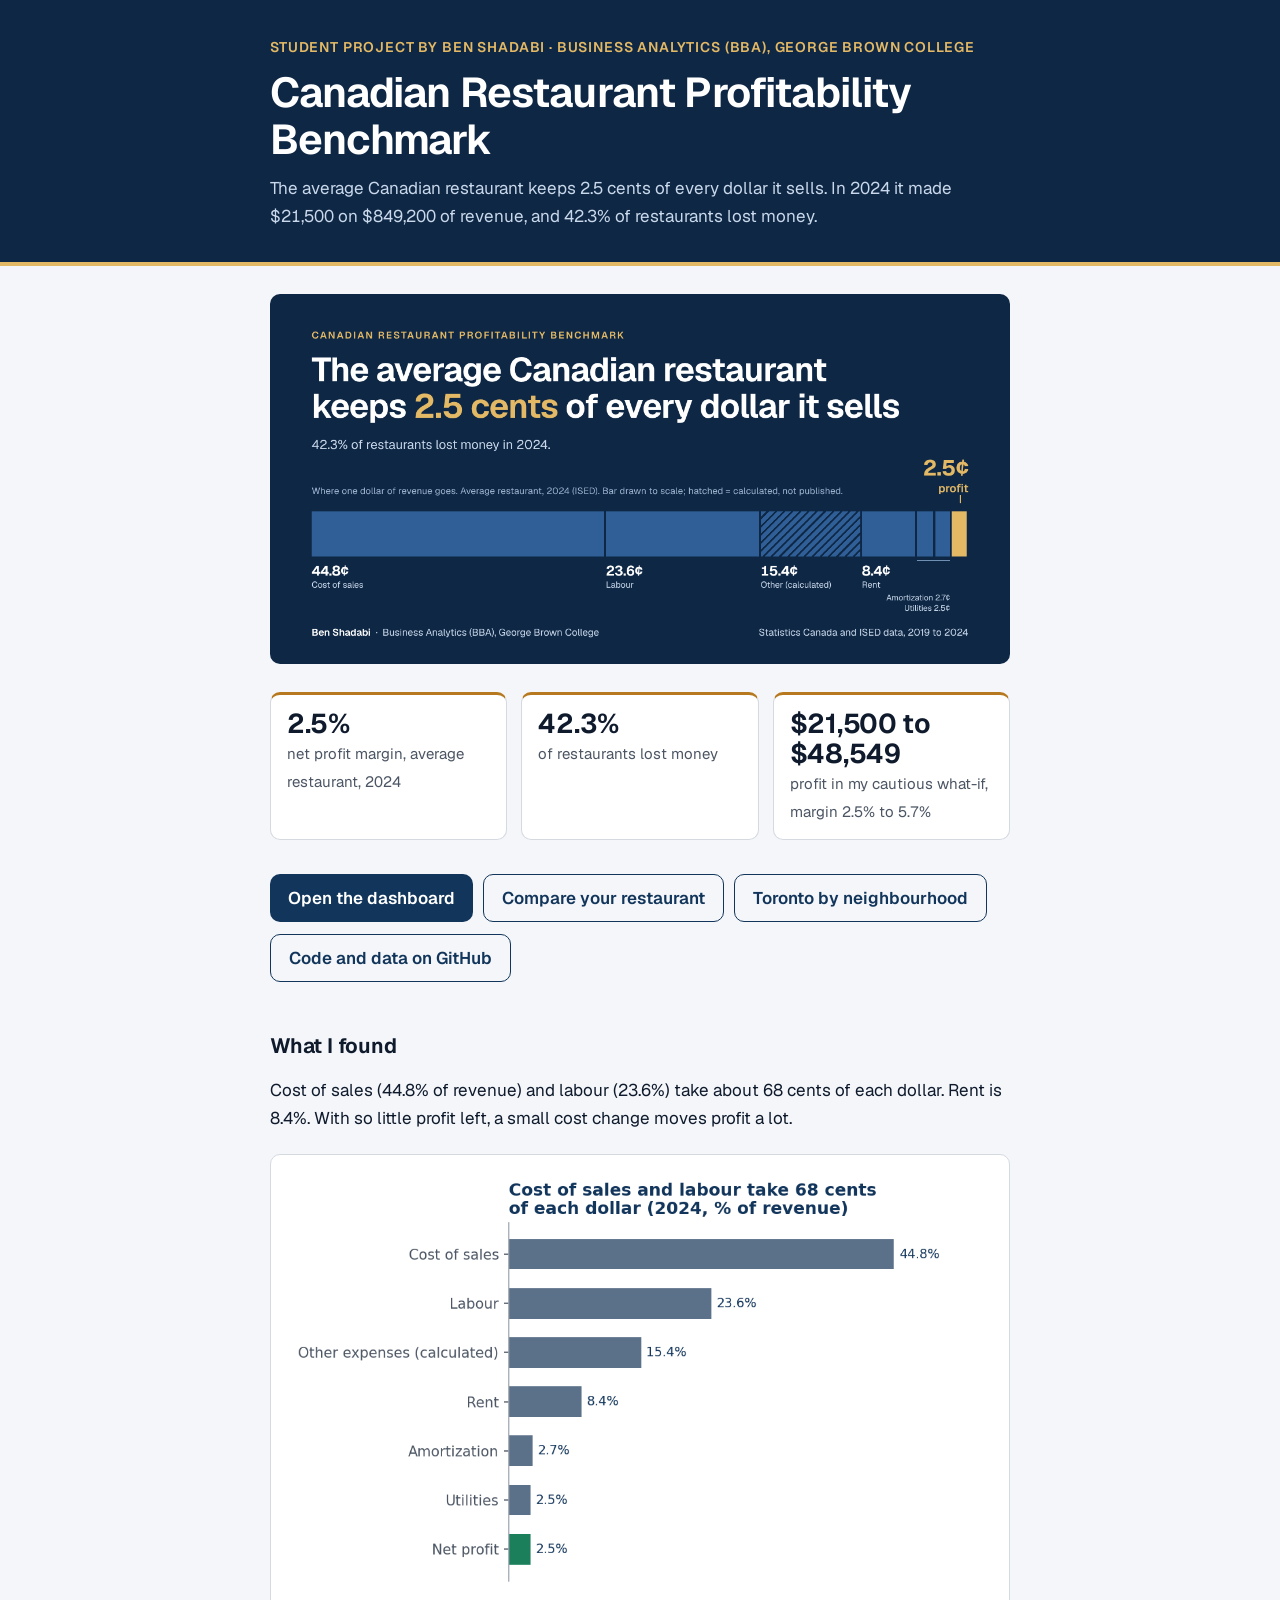
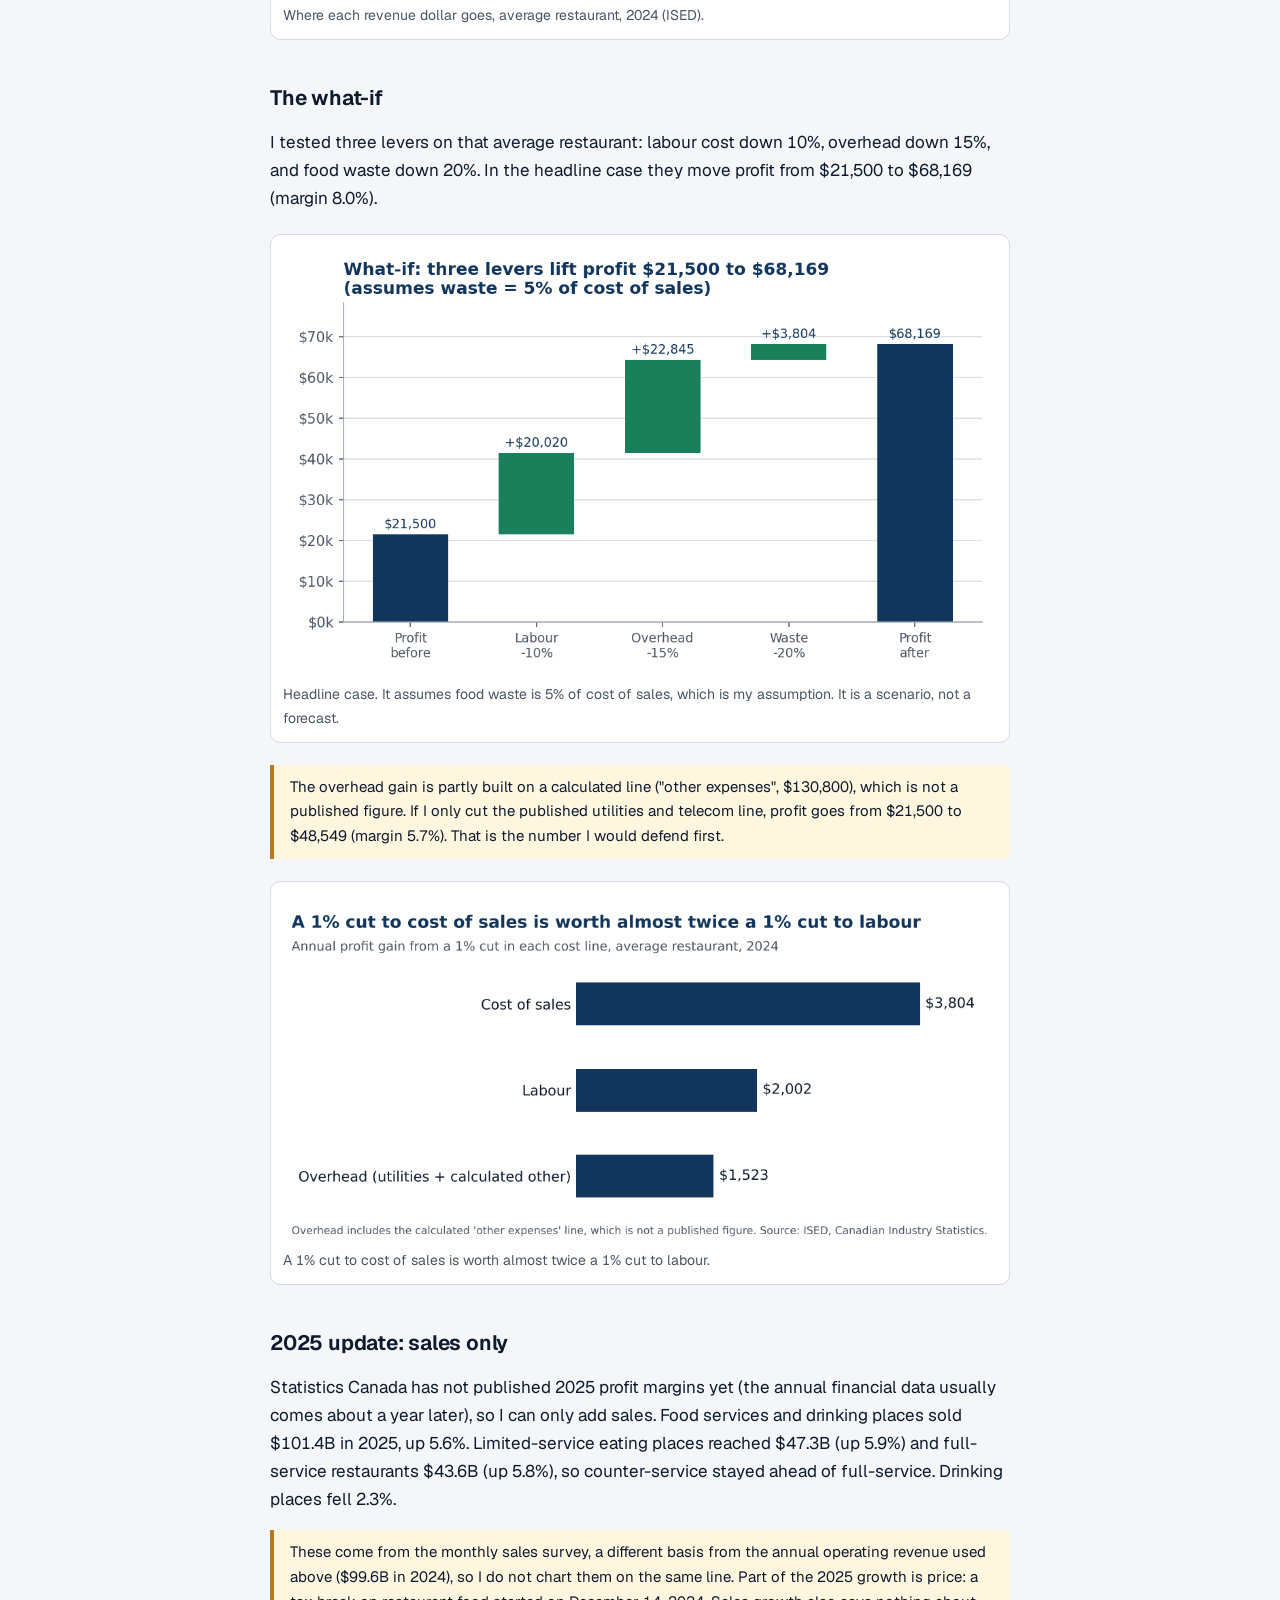
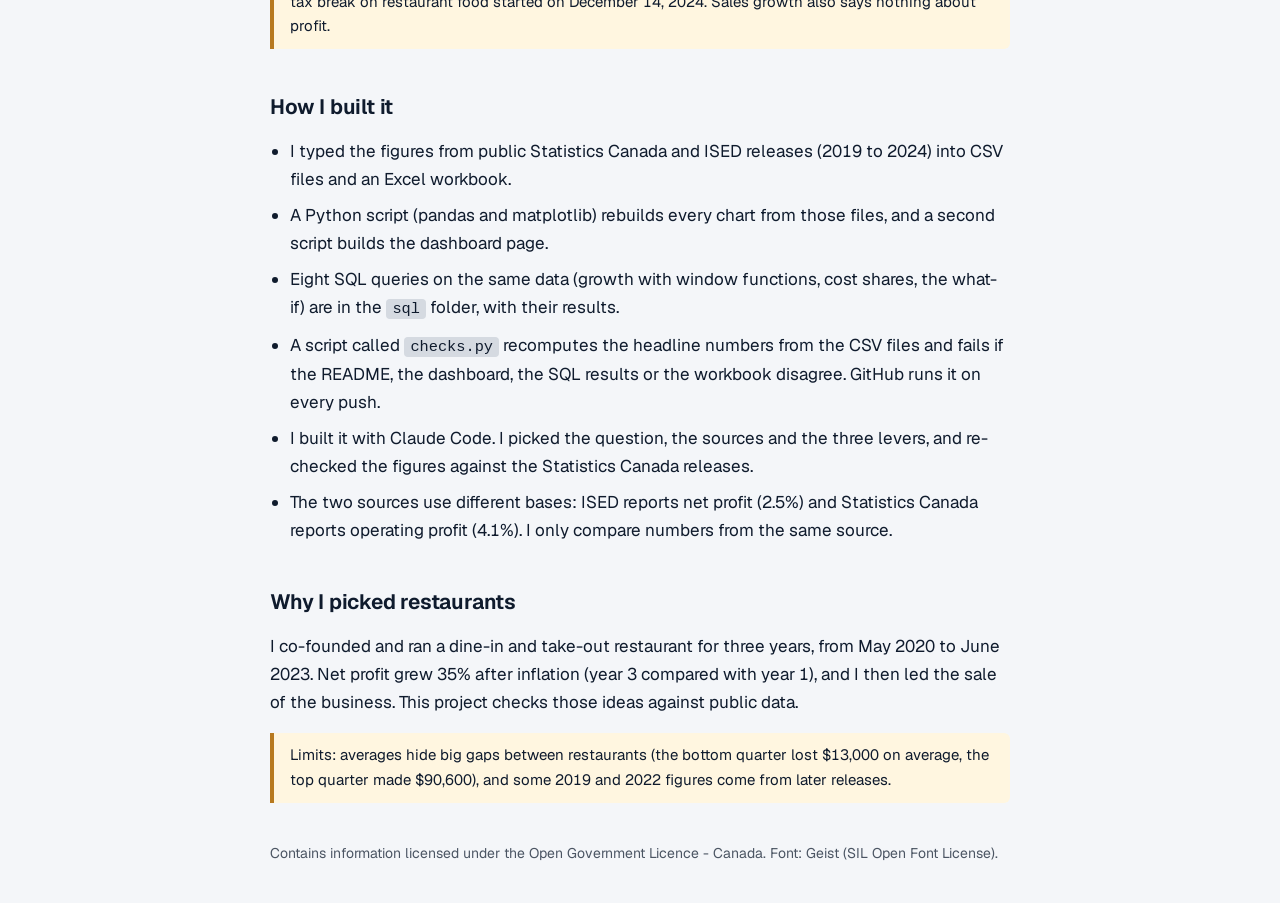
==== commit 998dedb4: "Add Toronto neighbourhood side project (licence counts and closures, not profit) Co-Authored-By: Cla" ====
--- a/docs/index.html
+++ b/docs/index.html
@@ -43,7 +43,7 @@
 <div><b>2.5%</b><span>net profit margin, average restaurant, 2024</span></div>
 <div><b>42.3%</b><span>of restaurants lost money</span></div>
 <div><b>$21,500 to $48,549</b><span>profit in my cautious what-if, margin 2.5% to 5.7%</span></div></div>
-<p><a class="btn" href="dashboard.html">Open the dashboard</a><a class="btn alt" href="calculator.html">Compare your restaurant</a><a class="btn alt" href="https://github.com/BenShadabi/canadian-restaurant-profitability-benchmark">Code and data on GitHub</a></p>
+<p><a class="btn" href="dashboard.html">Open the dashboard</a><a class="btn alt" href="calculator.html">Compare your restaurant</a><a class="btn alt" href="toronto.html">Toronto by neighbourhood</a><a class="btn alt" href="https://github.com/BenShadabi/canadian-restaurant-profitability-benchmark">Code and data on GitHub</a></p>
 
 <h2>What I found</h2>
 <p>Cost of sales (44.8% of revenue) and labour (23.6%) take about 68 cents of each dollar. Rent is 8.4%. With so little profit left, a small cost change moves profit a lot.</p>
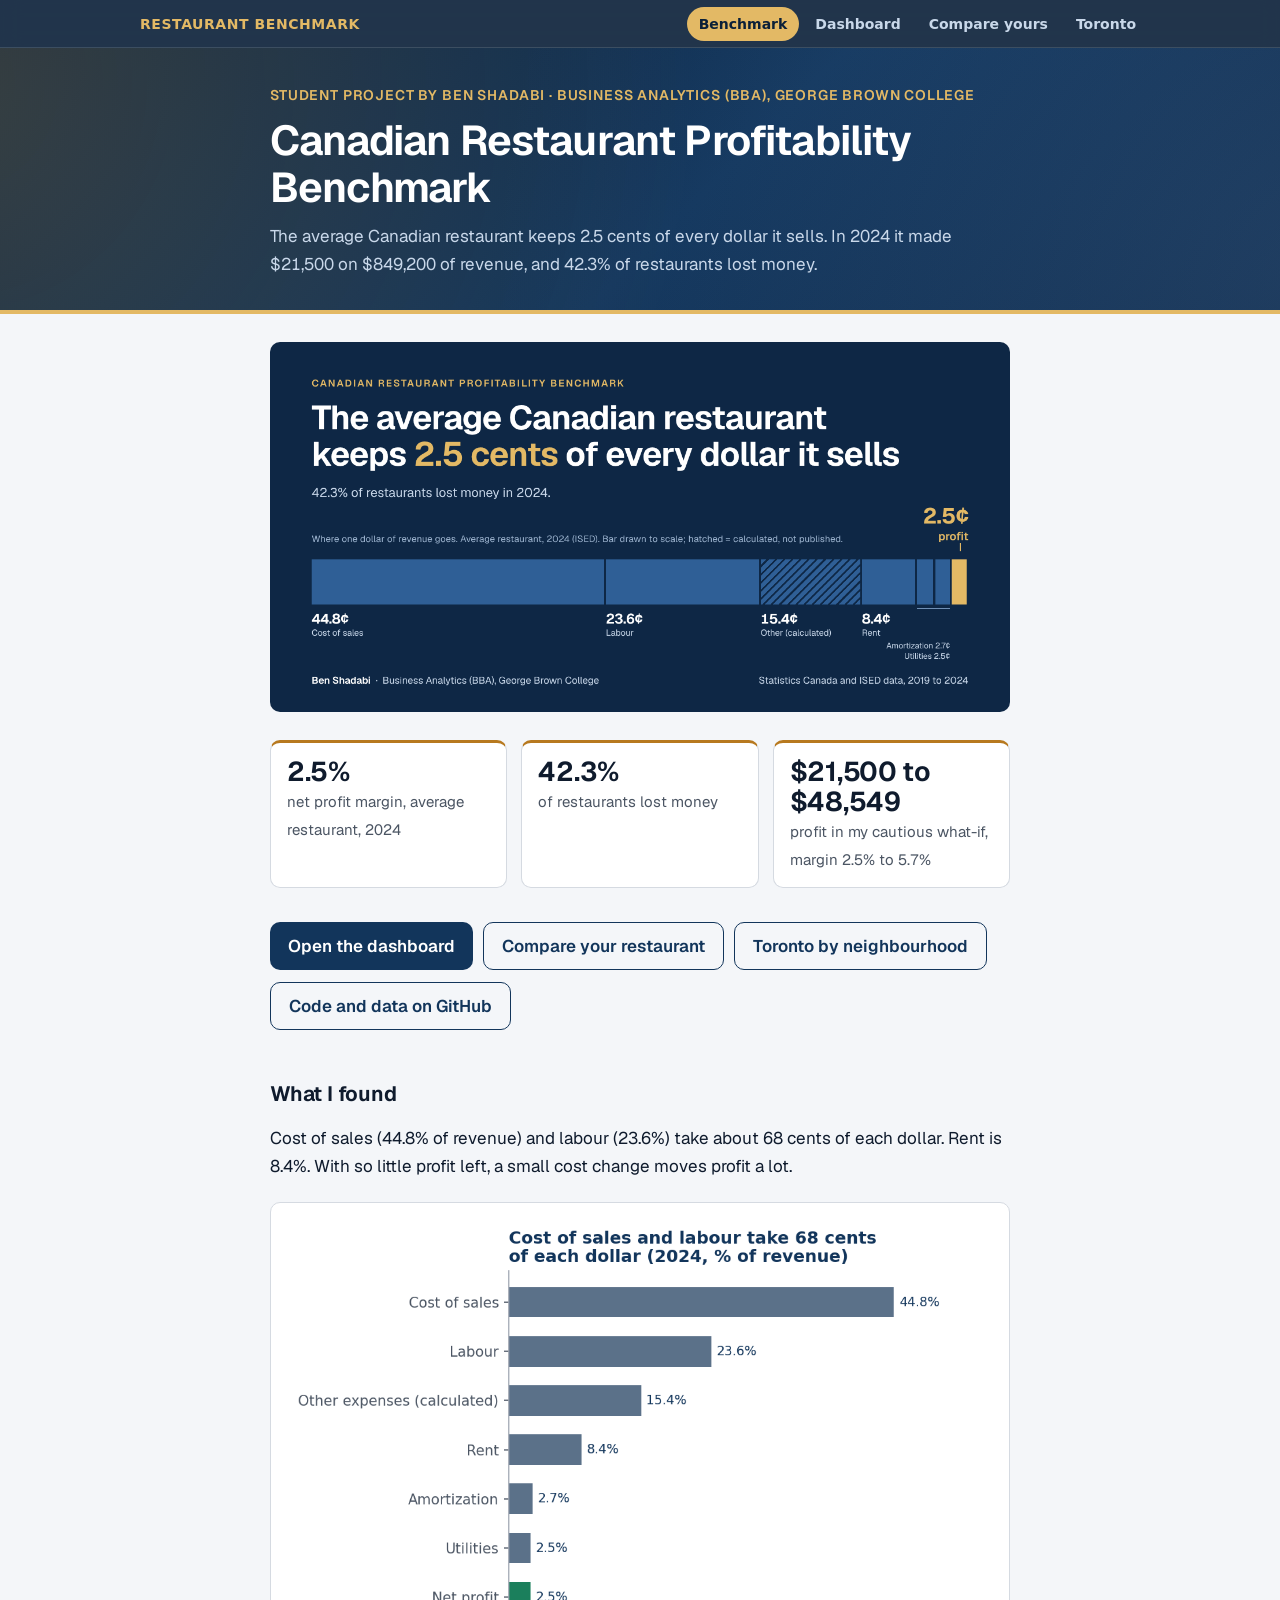
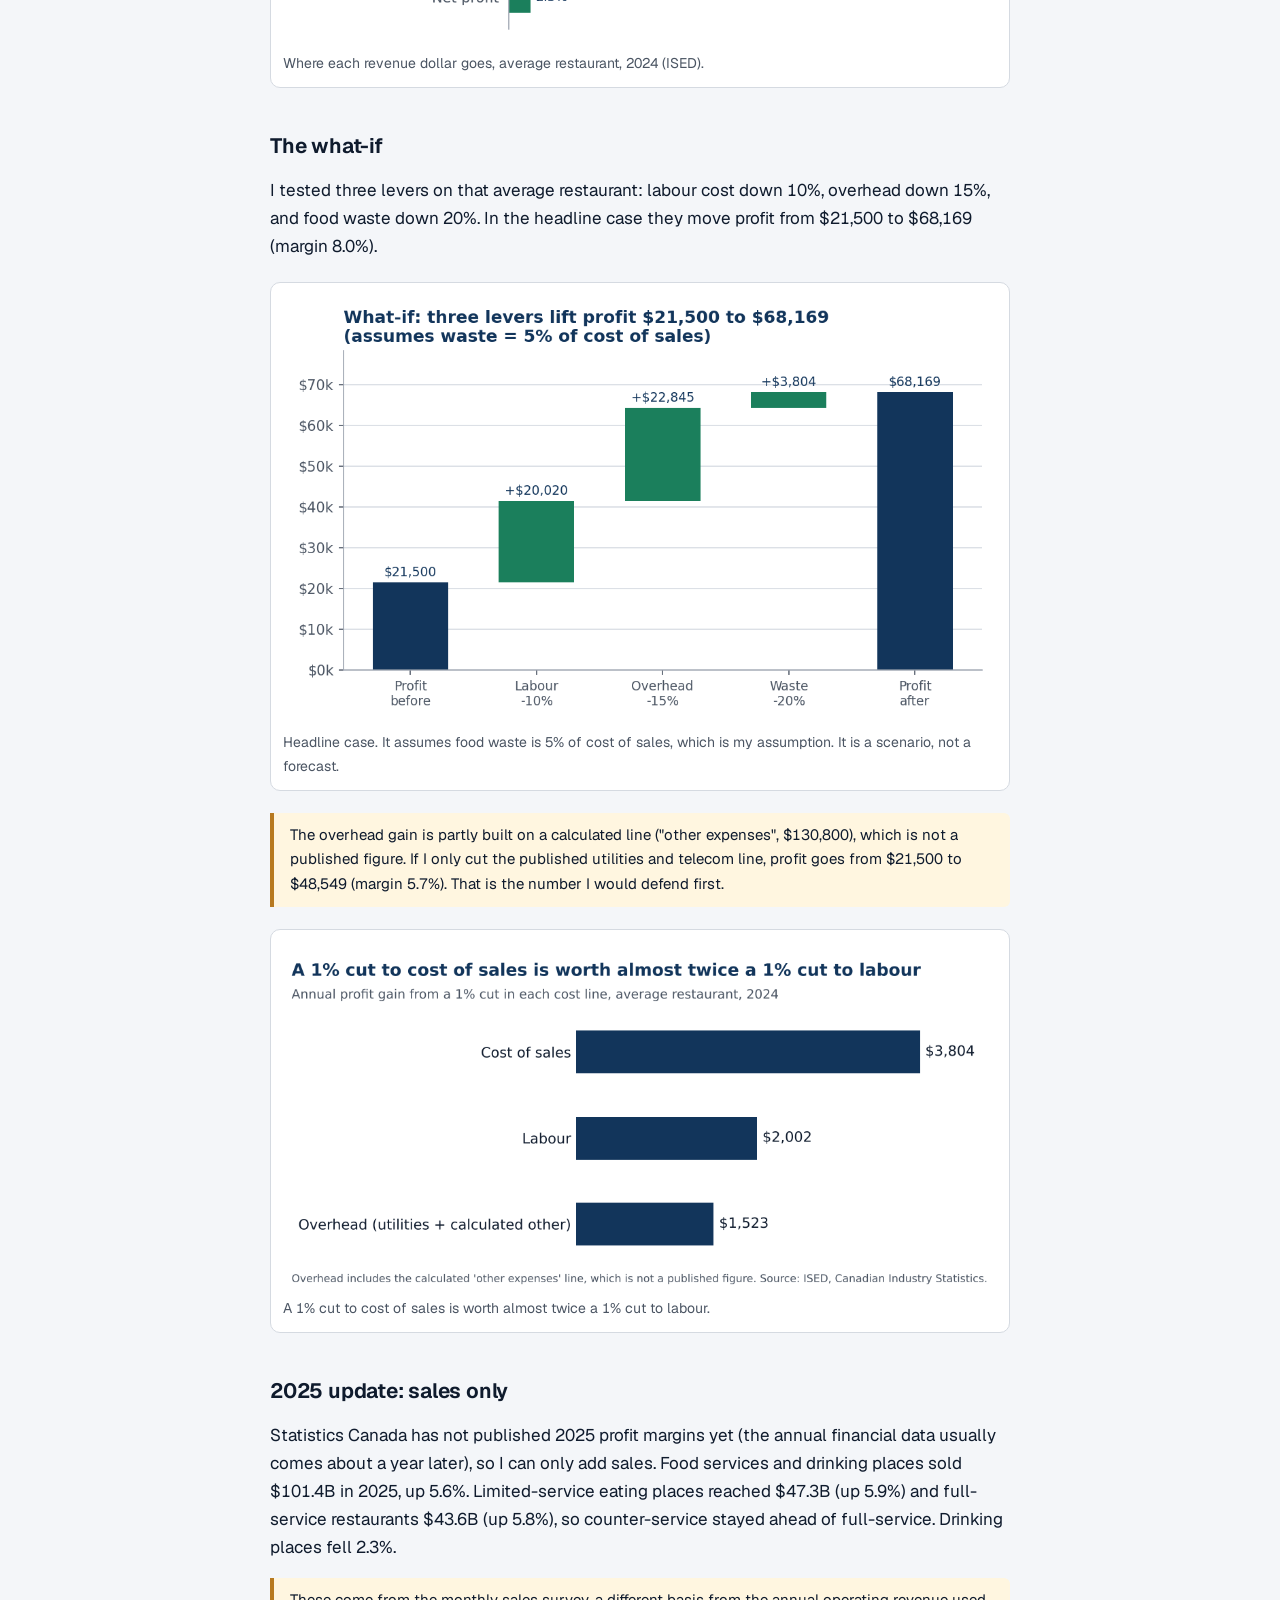
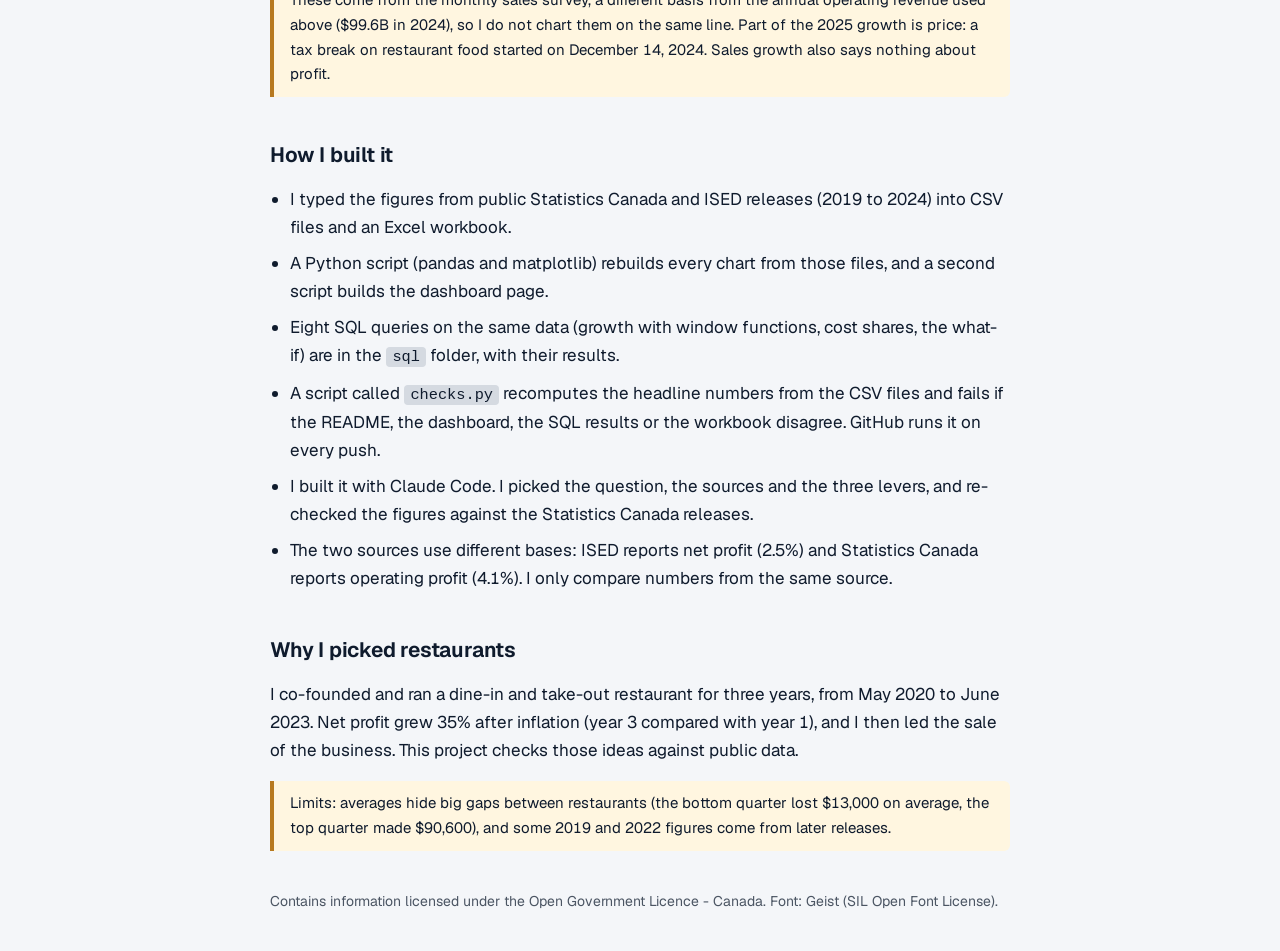
==== commit 4c104099: "Shared design polish: site nav, motion, gradient headers; Toronto licence attribution Co-Authored-By" ====
--- a/docs/index.html
+++ b/docs/index.html
@@ -33,7 +33,7 @@
 code{font-size:.9em;background:var(--grid);padding:1px 6px;border-radius:4px}
 footer{color:var(--muted);font-size:.875rem;padding:24px 0 40px}
 @media(max-width:620px){.big{grid-template-columns:1fr}}
-</style></head><body>
+</style><link rel="stylesheet" href="motion.css"></head><body>
 <header><div class="wrap"><p class="eyebrow">Student project by Ben Shadabi · Business Analytics (BBA), George Brown College</p>
 <h1>Canadian Restaurant Profitability Benchmark</h1>
 <p>The average Canadian restaurant keeps 2.5 cents of every dollar it sells. In 2024 it made $21,500 on $849,200 of revenue, and 42.3% of restaurants lost money.</p></div></header>
@@ -74,4 +74,5 @@
 <p class="note">Limits: averages hide big gaps between restaurants (the bottom quarter lost $13,000 on average, the top quarter made $90,600), and some 2019 and 2022 figures come from later releases.</p>
 </main>
 <footer><div class="wrap">Contains information licensed under the Open Government Licence - Canada. Font: Geist (SIL Open Font License).</div></footer>
+<script src="motion.js" defer></script>
 </body></html>
--- a/docs/motion.css
+++ b/docs/motion.css
@@ -0,0 +1,18 @@
+/* Shared polish for index, dashboard and calculator: gradient header, scroll reveal, hover lift, bar grow. All motion is off for reduced-motion users. */
+header{position:relative;overflow:hidden;background:linear-gradient(135deg,#0B2038,#12355B 55%,#0E2745)!important}
+header::before{content:"";position:absolute;inset:-40%;pointer-events:none;background:radial-gradient(circle at 20% 30%,rgba(227,185,101,.2),transparent 40%),radial-gradient(circle at 80% 70%,rgba(125,180,242,.16),transparent 45%);animation:drift 18s ease-in-out infinite alternate}
+header>*{position:relative}
+@keyframes drift{to{transform:translate3d(4%,3%,0) scale(1.08)}}
+.mrv{opacity:0;transform:translateY(16px);transition:opacity .65s ease,transform .65s ease}
+.mrv.min{opacity:1;transform:none}
+.card,figure,.big>div,.chips li{transition:transform .25s ease,box-shadow .25s ease,border-color .25s ease}
+.card:hover,figure:hover,.big>div:hover{transform:translateY(-2px);box-shadow:0 10px 28px rgba(15,27,45,.12)}
+.btn,button{transition:transform .2s ease,background-color .2s ease,color .2s ease,border-color .2s ease}
+.btn:hover{transform:translateY(-1px)}
+.strip i{transform-origin:left;animation:grow 1s cubic-bezier(.2,.7,.2,1) both}
+.strip i:nth-child(2){animation-delay:.08s}.strip i:nth-child(3){animation-delay:.16s}.strip i:nth-child(4){animation-delay:.24s}.strip i:nth-child(5){animation-delay:.32s}.strip i:nth-child(6){animation-delay:.4s}.strip i:nth-child(7){animation-delay:.48s}
+@keyframes grow{from{transform:scaleX(0)}}
+svg polyline{stroke-dasharray:1200;stroke-dashoffset:0}
+.mrv.min svg polyline{animation:draw 1.4s ease-out both}
+@keyframes draw{from{stroke-dashoffset:1200}}
+@media(prefers-reduced-motion:reduce){*,*::before{animation:none!important;transition:none!important}.mrv{opacity:1;transform:none}}
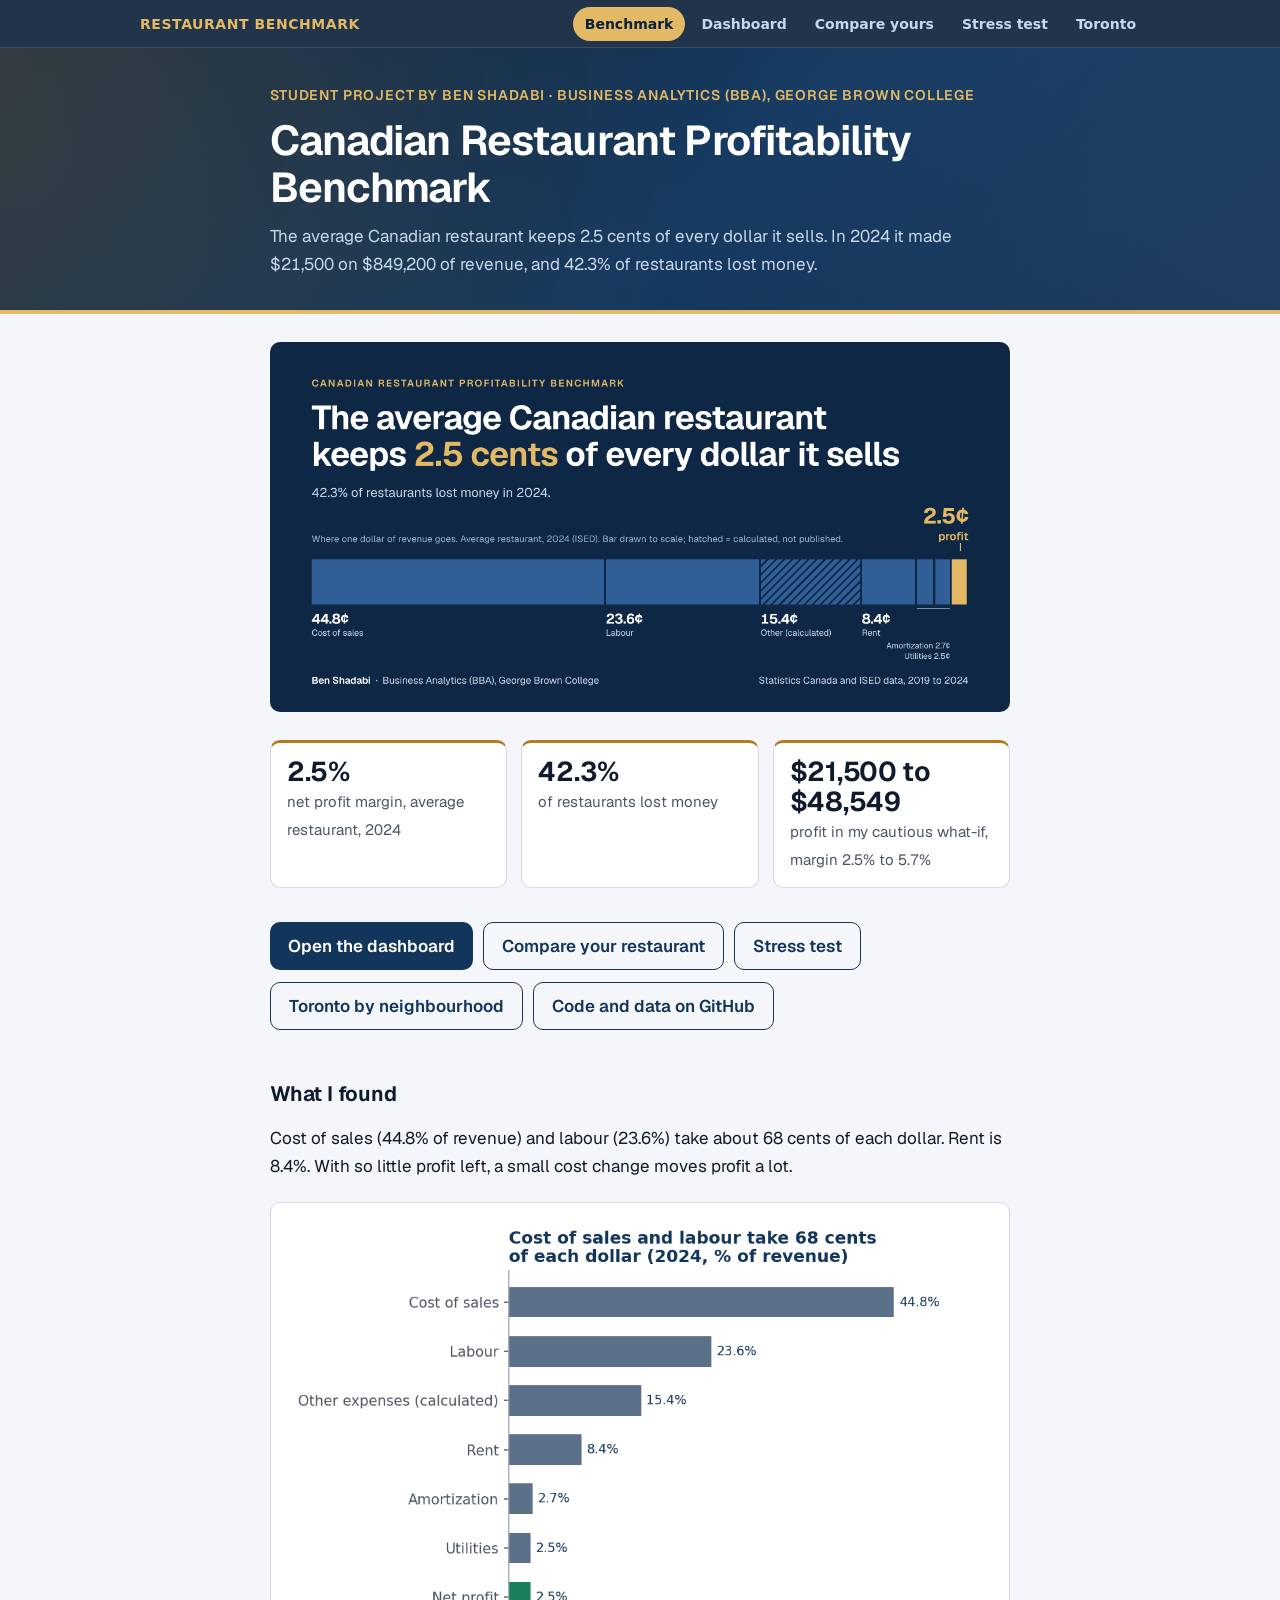
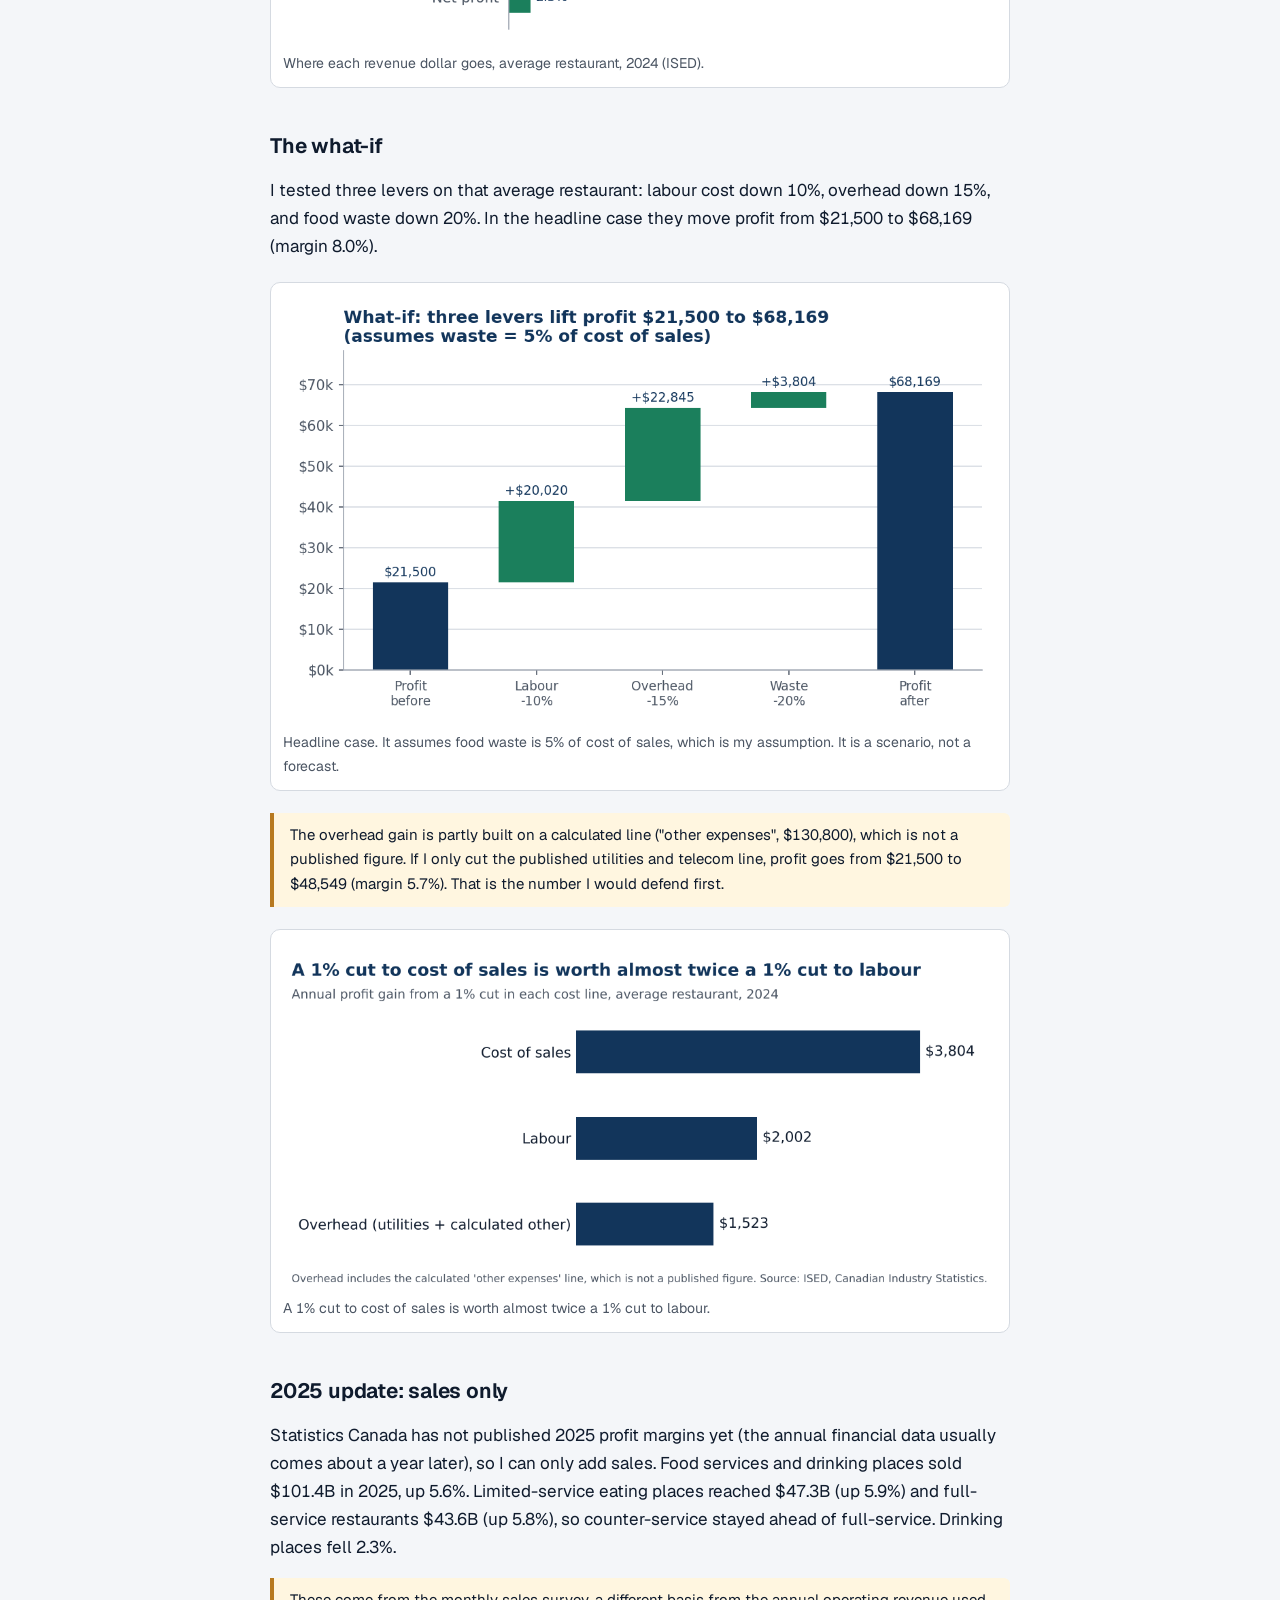
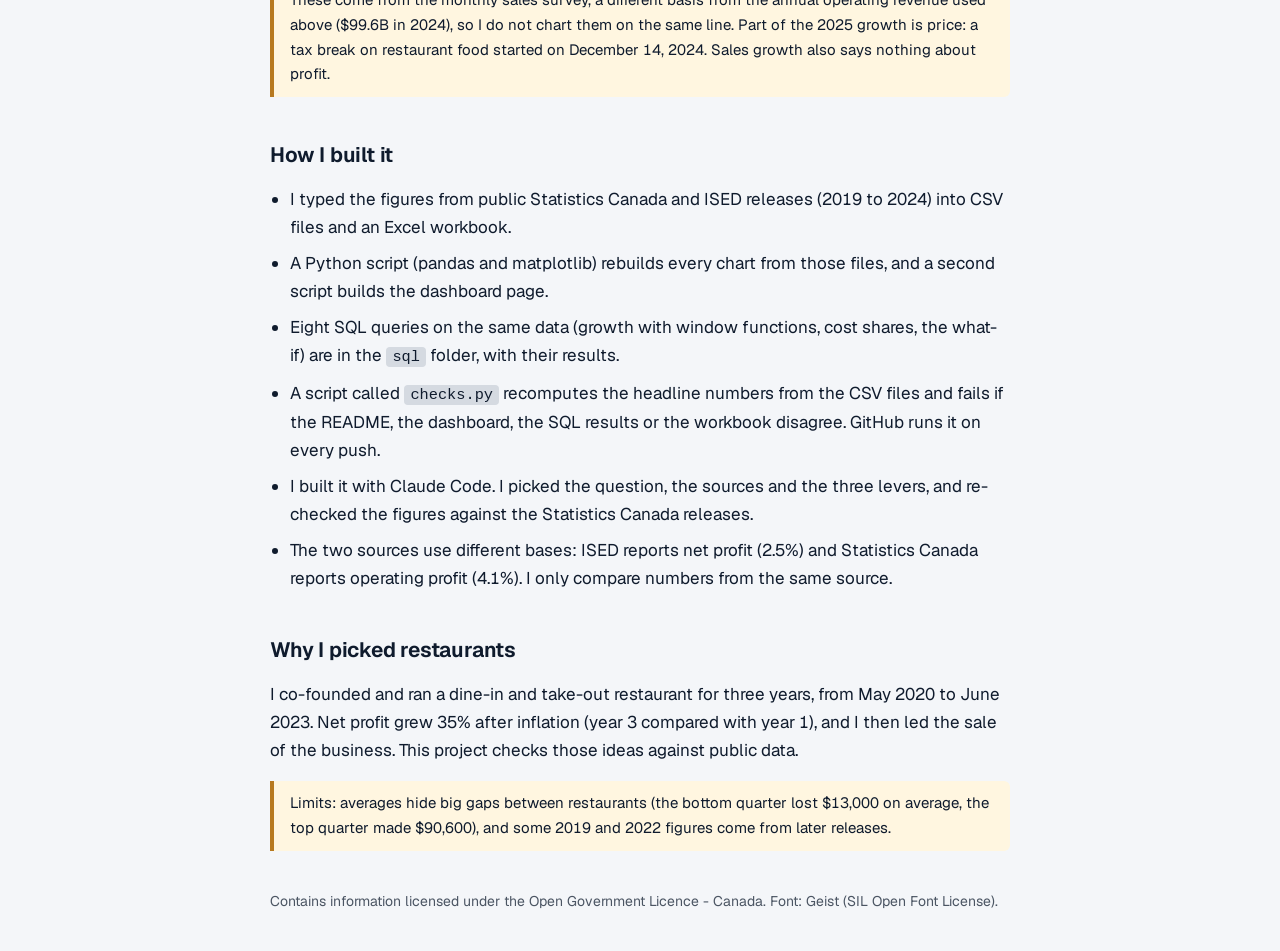
==== commit 4d7d0d2f: "README links open the live pages; add Where to look and stress test button Co-Authored-By: Claude So" ====
--- a/docs/index.html
+++ b/docs/index.html
@@ -43,7 +43,7 @@
 <div><b>2.5%</b><span>net profit margin, average restaurant, 2024</span></div>
 <div><b>42.3%</b><span>of restaurants lost money</span></div>
 <div><b>$21,500 to $48,549</b><span>profit in my cautious what-if, margin 2.5% to 5.7%</span></div></div>
-<p><a class="btn" href="dashboard.html">Open the dashboard</a><a class="btn alt" href="calculator.html">Compare your restaurant</a><a class="btn alt" href="toronto.html">Toronto by neighbourhood</a><a class="btn alt" href="https://github.com/BenShadabi/canadian-restaurant-profitability-benchmark">Code and data on GitHub</a></p>
+<p><a class="btn" href="dashboard.html">Open the dashboard</a><a class="btn alt" href="calculator.html">Compare your restaurant</a><a class="btn alt" href="stress.html">Stress test</a><a class="btn alt" href="toronto.html">Toronto by neighbourhood</a><a class="btn alt" href="https://github.com/BenShadabi/canadian-restaurant-profitability-benchmark">Code and data on GitHub</a></p>
 
 <h2>What I found</h2>
 <p>Cost of sales (44.8% of revenue) and labour (23.6%) take about 68 cents of each dollar. Rent is 8.4%. With so little profit left, a small cost change moves profit a lot.</p>
